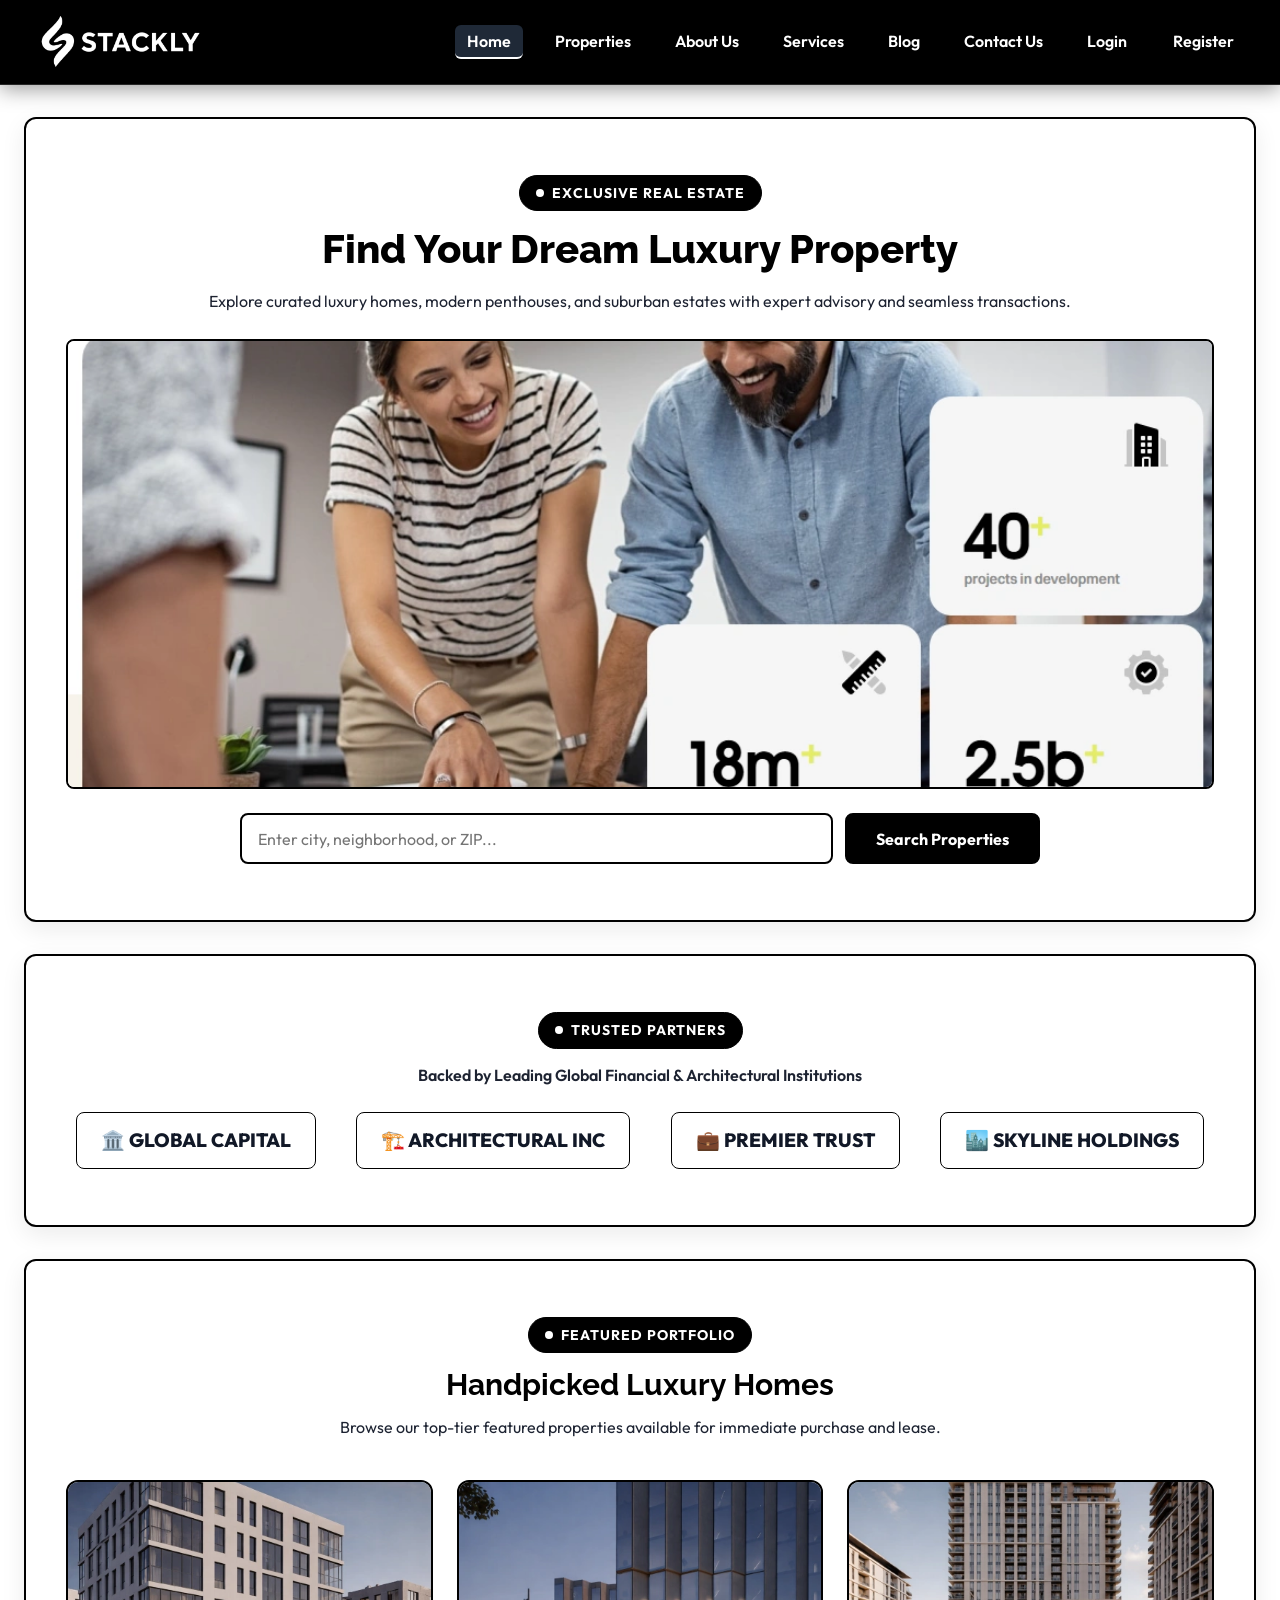
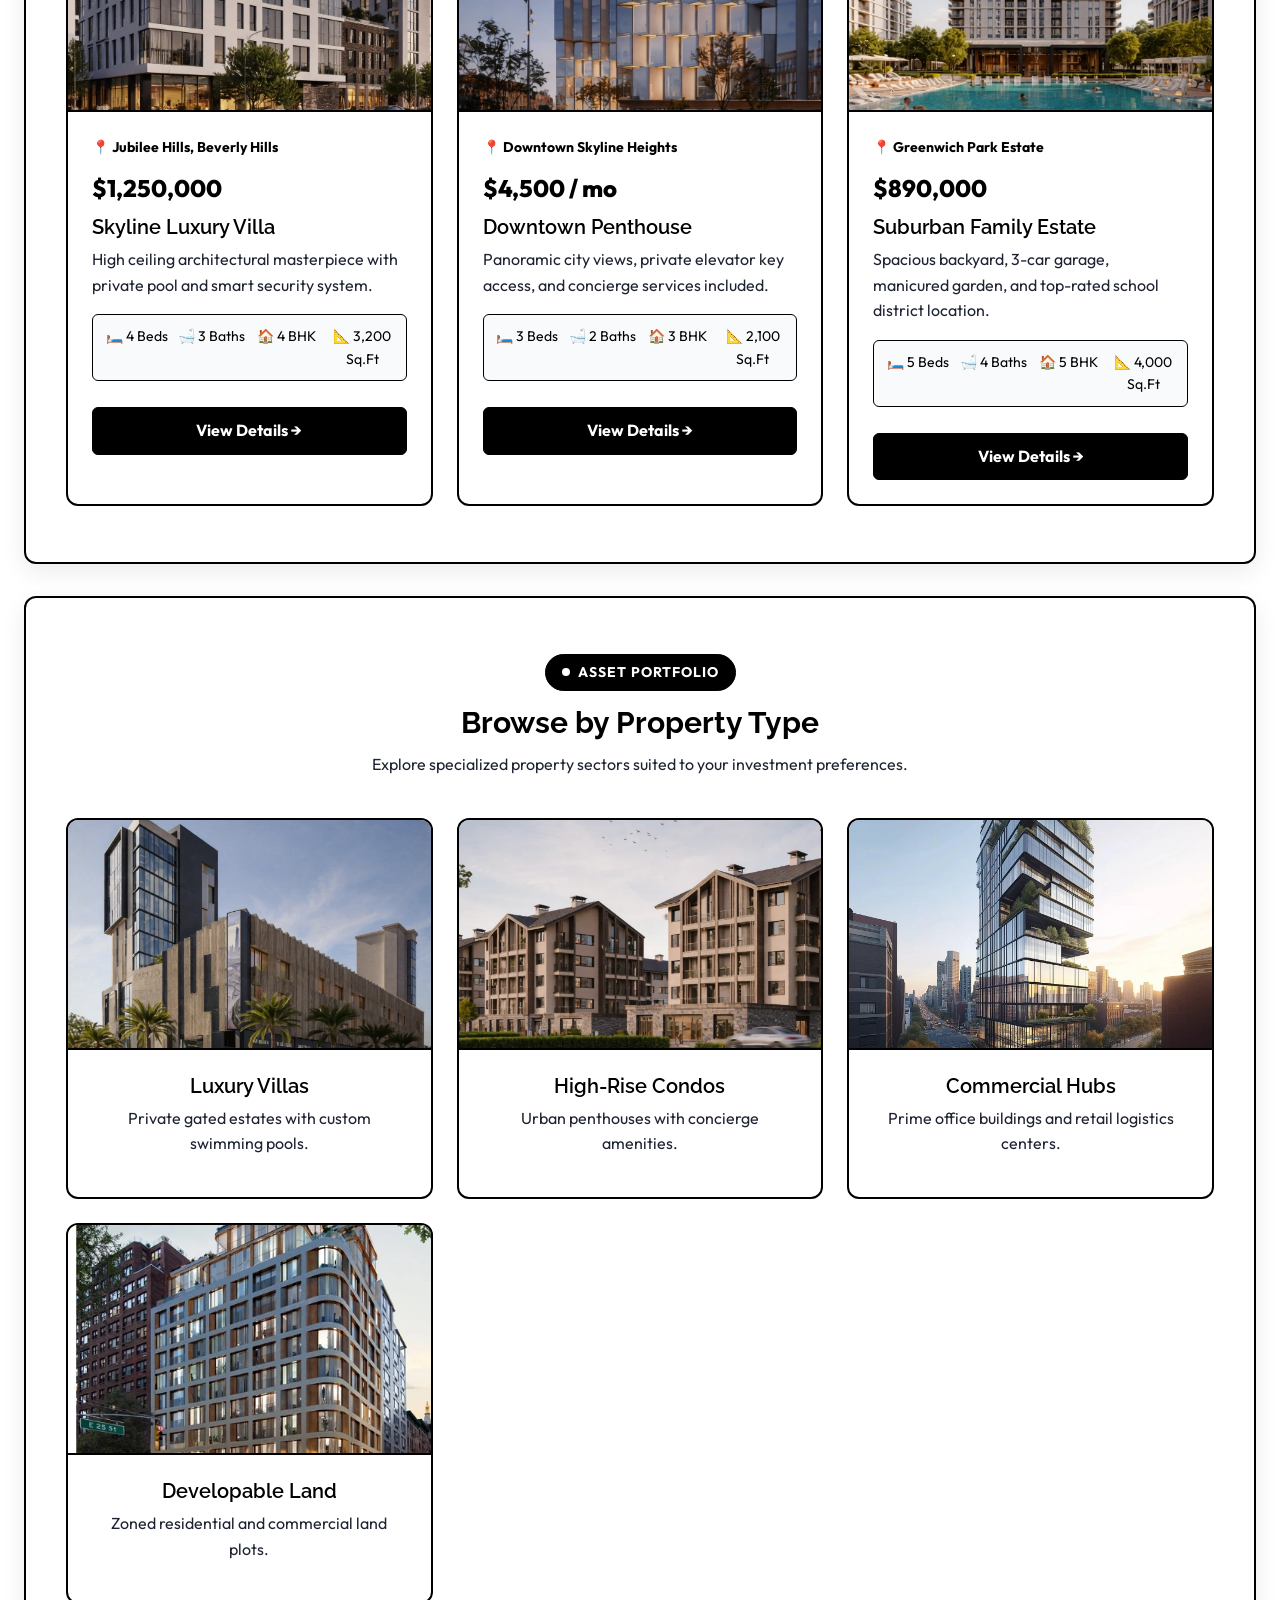
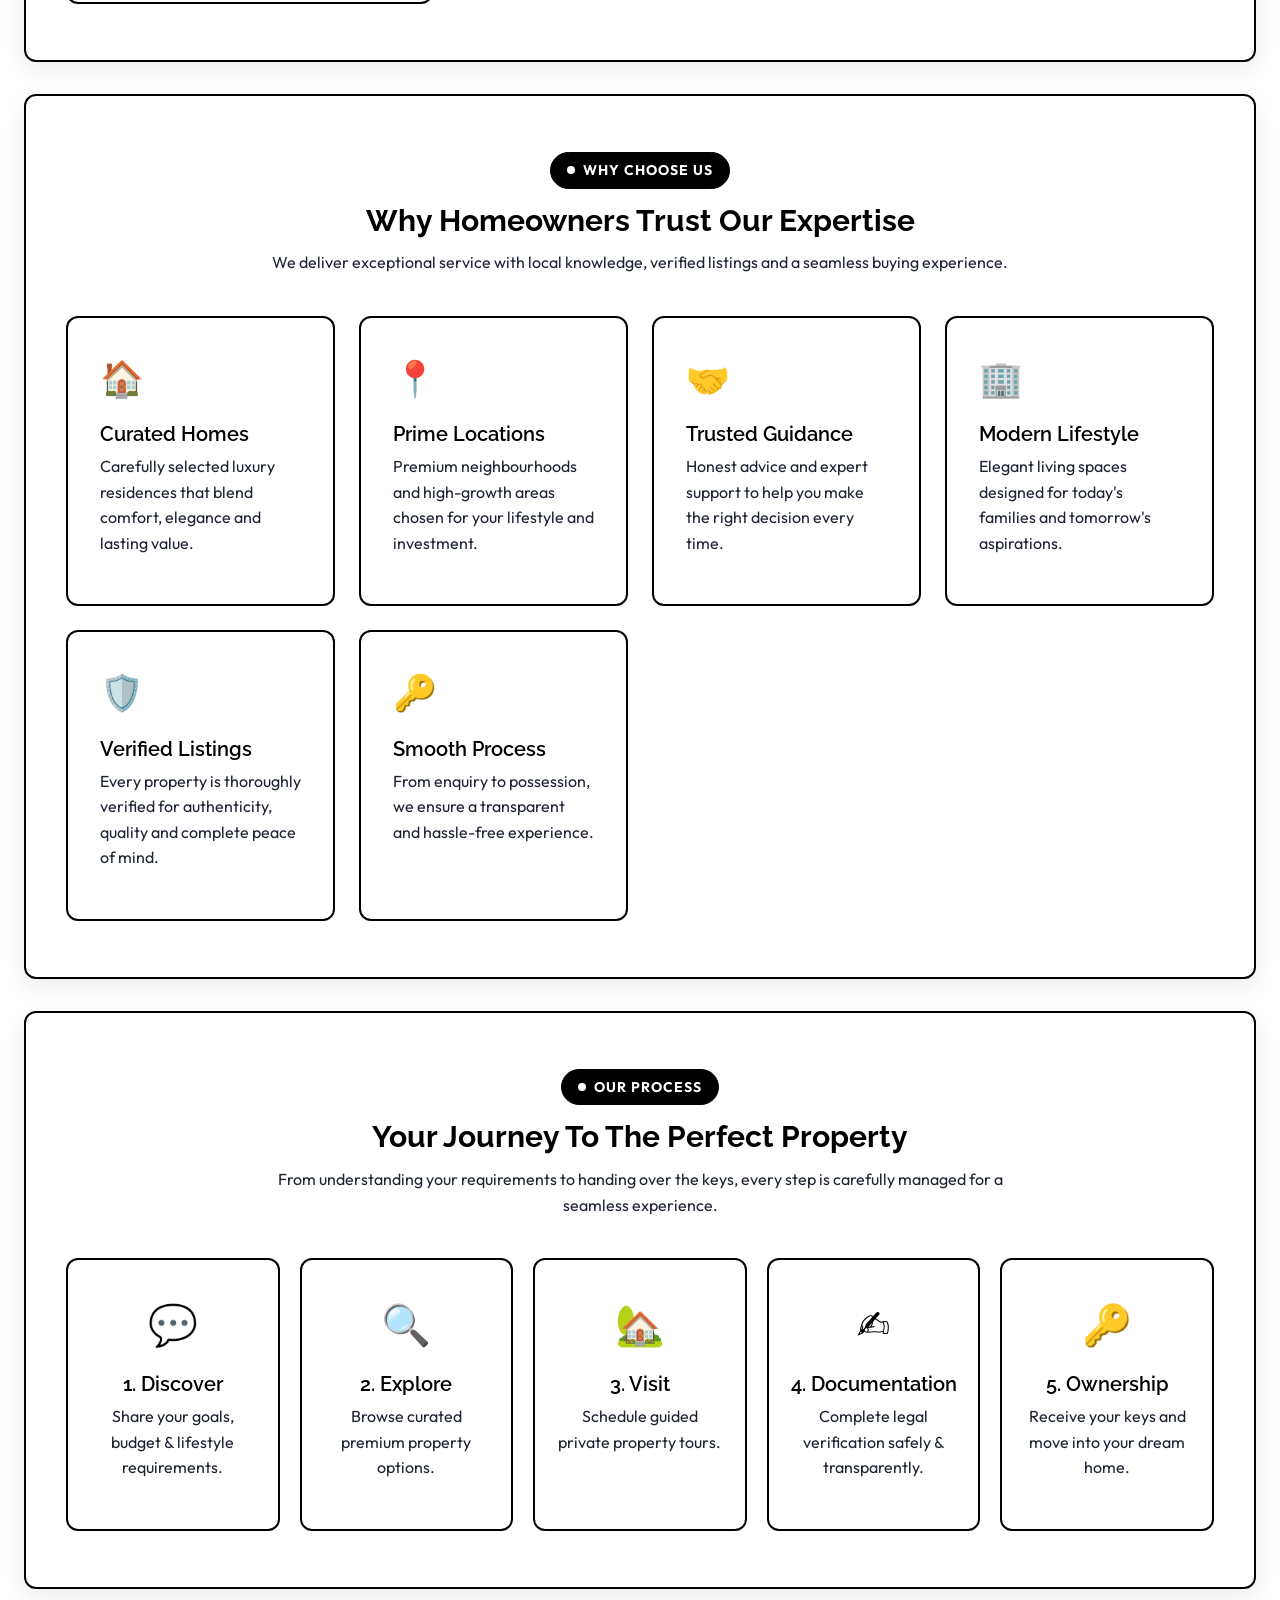
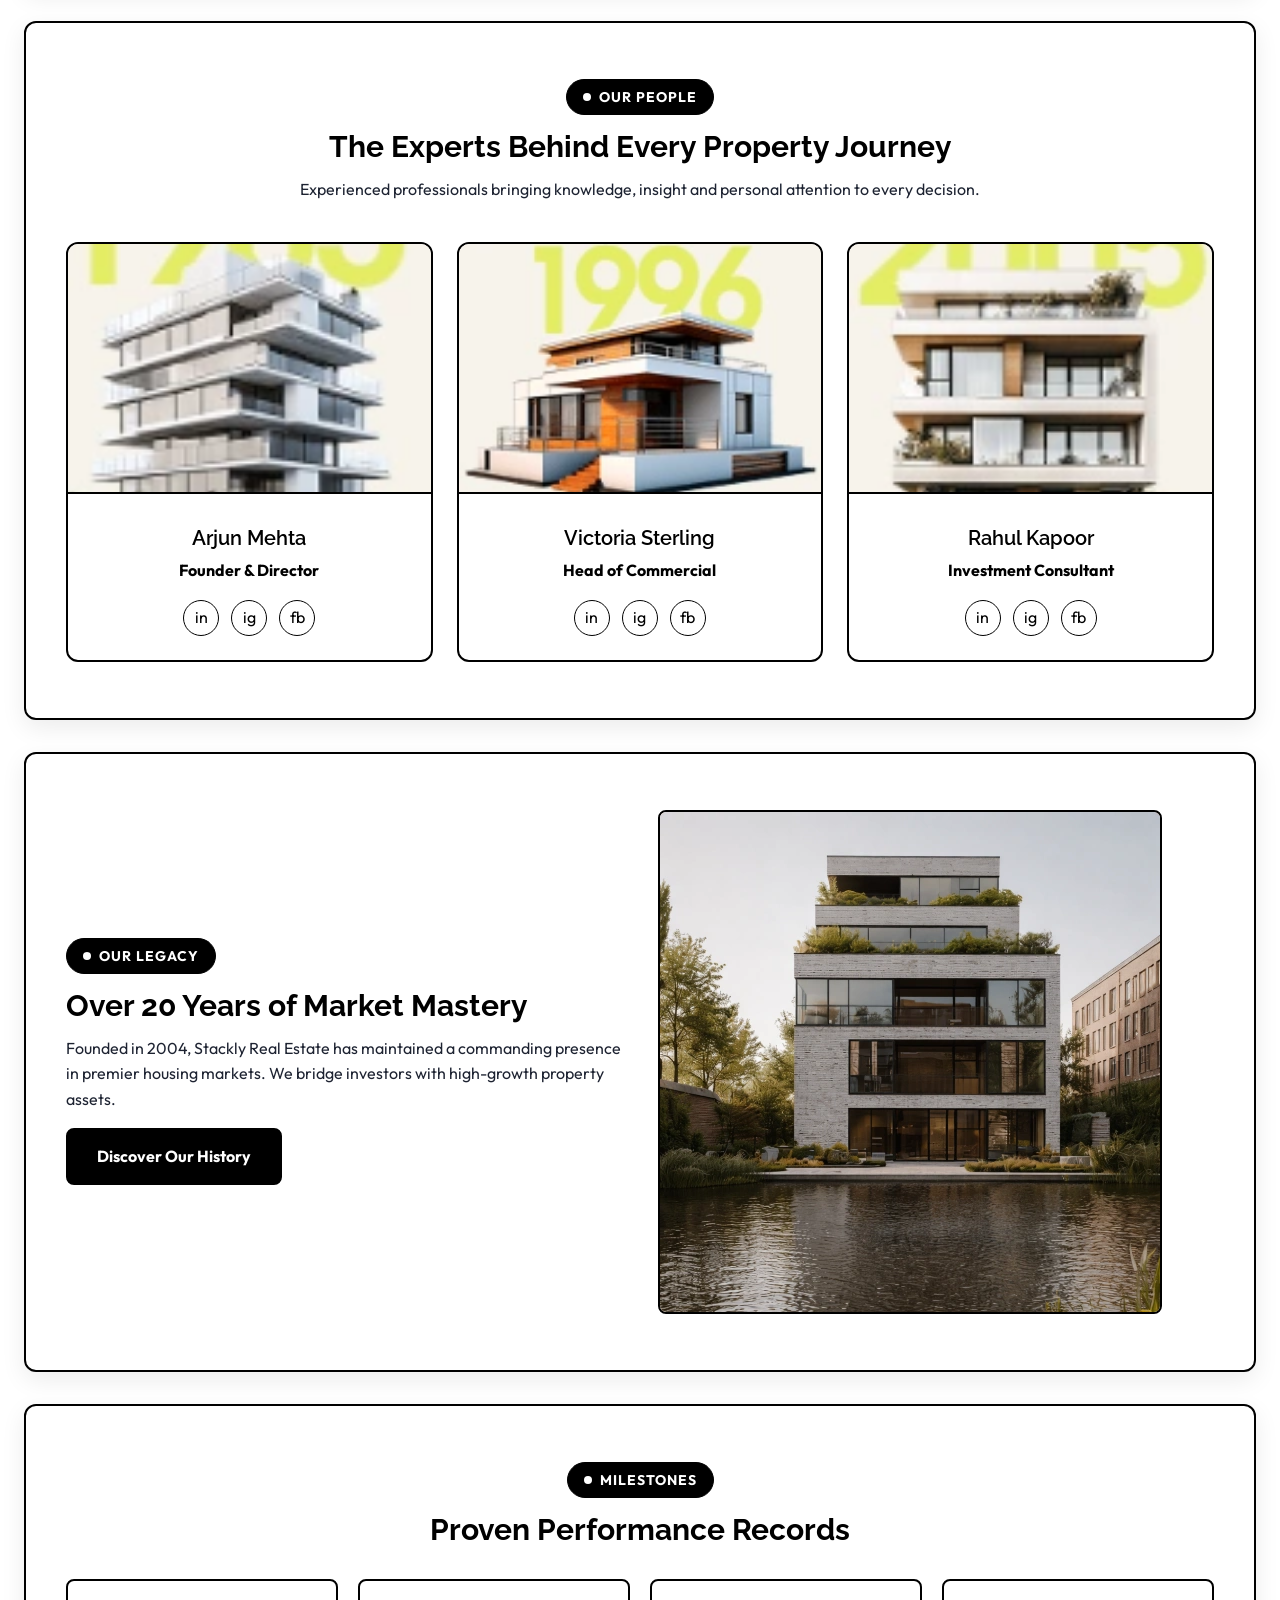
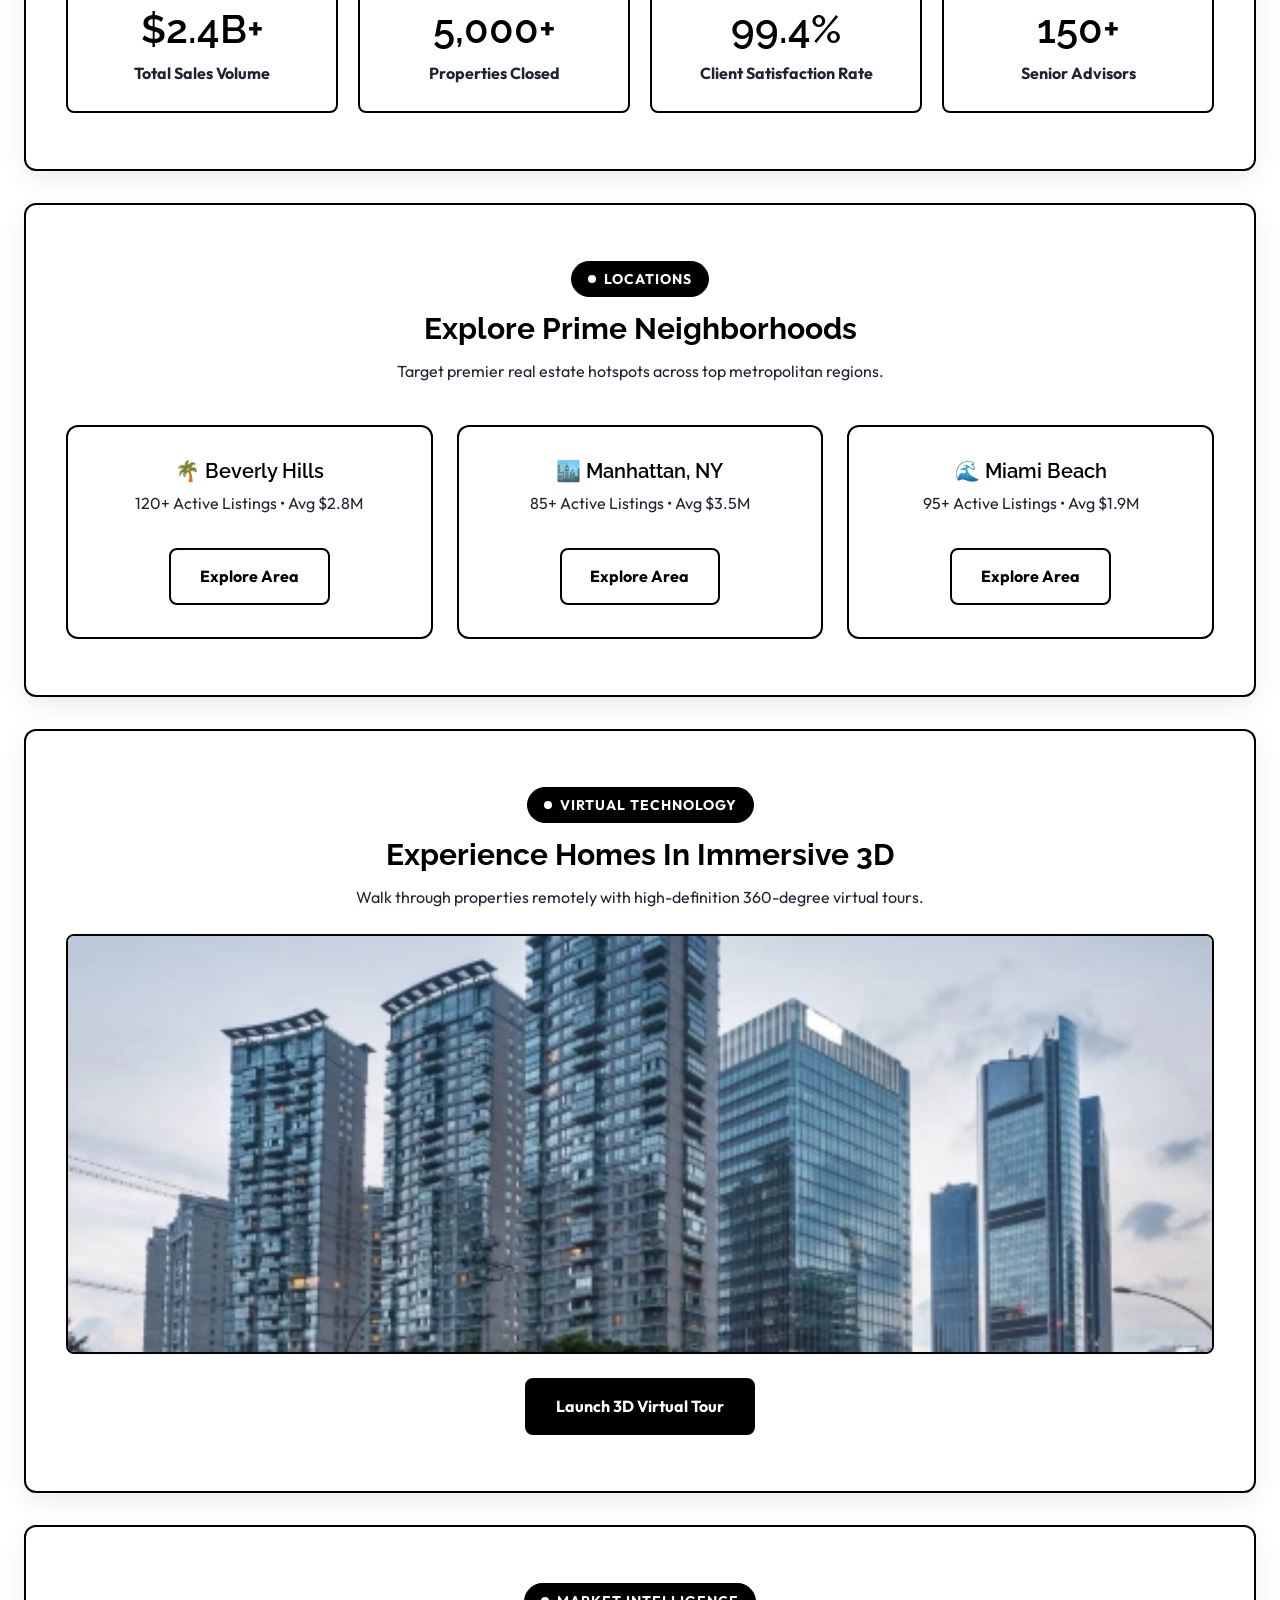
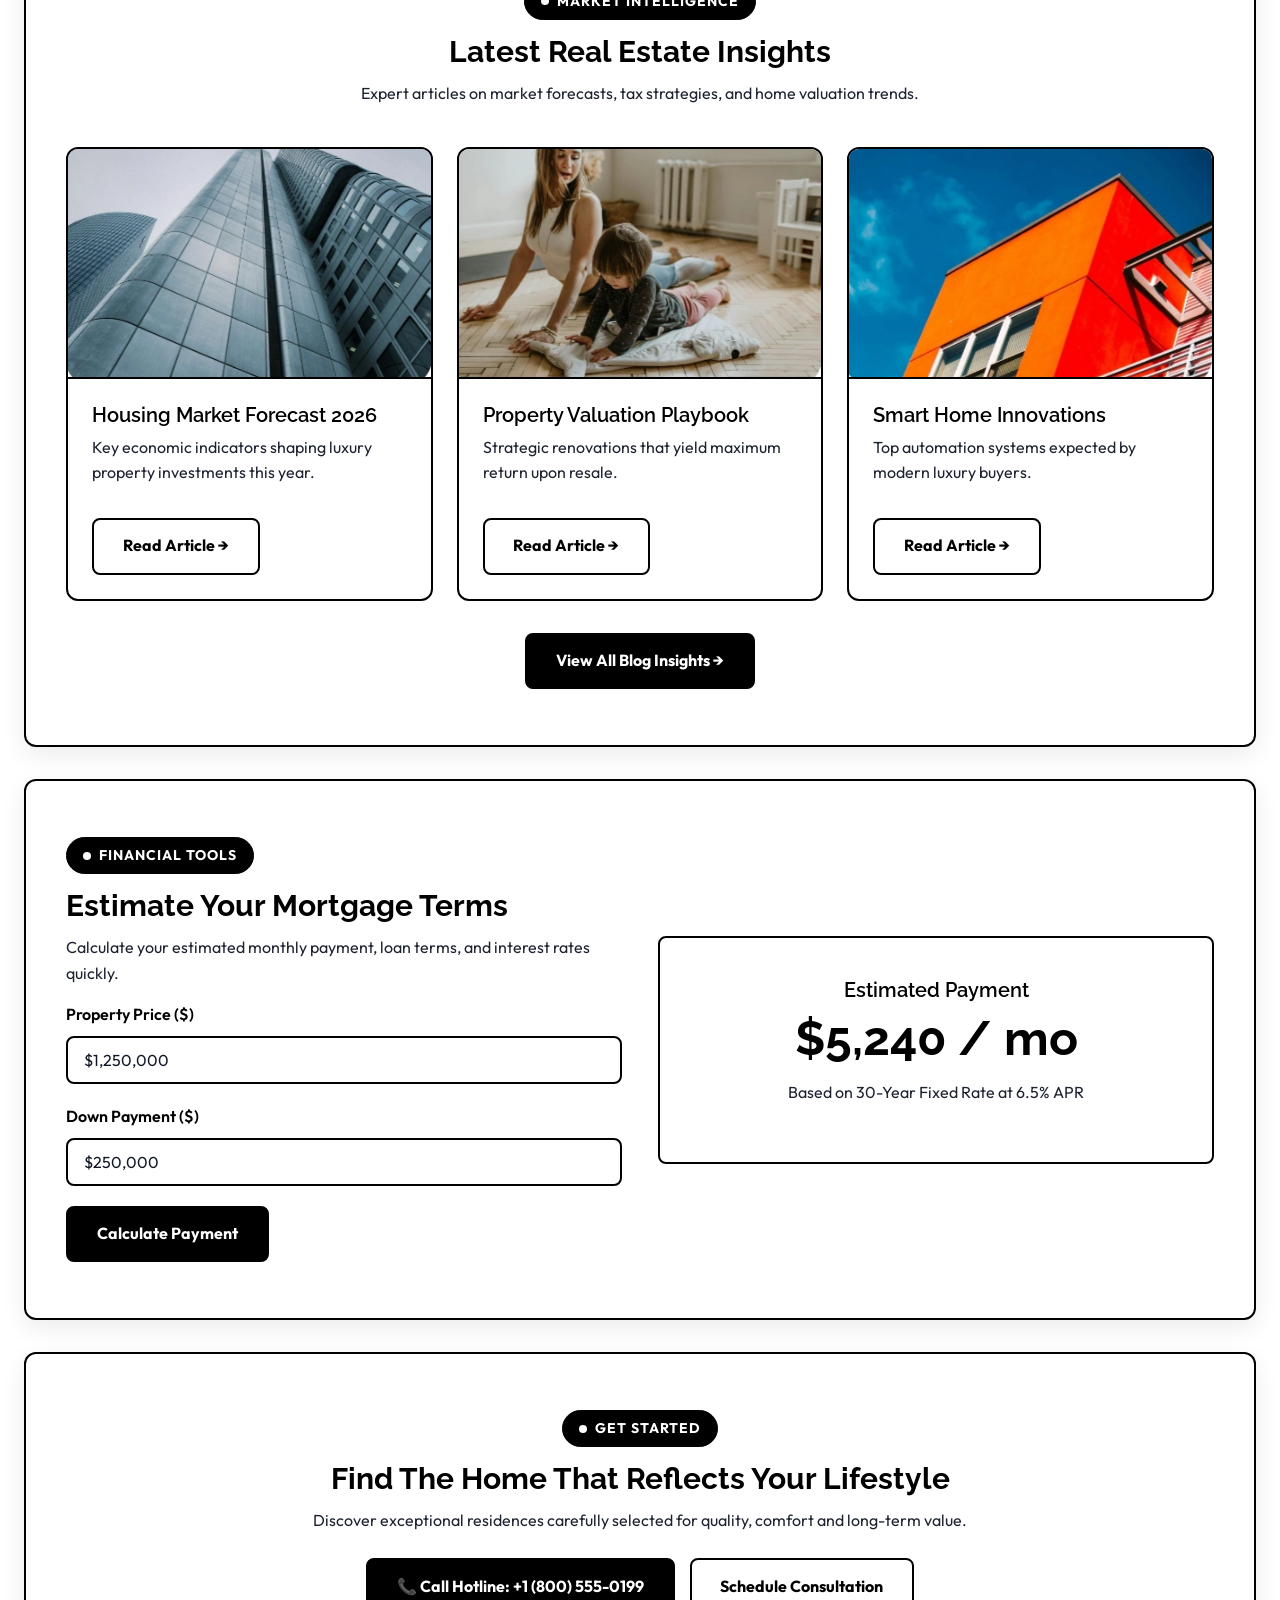
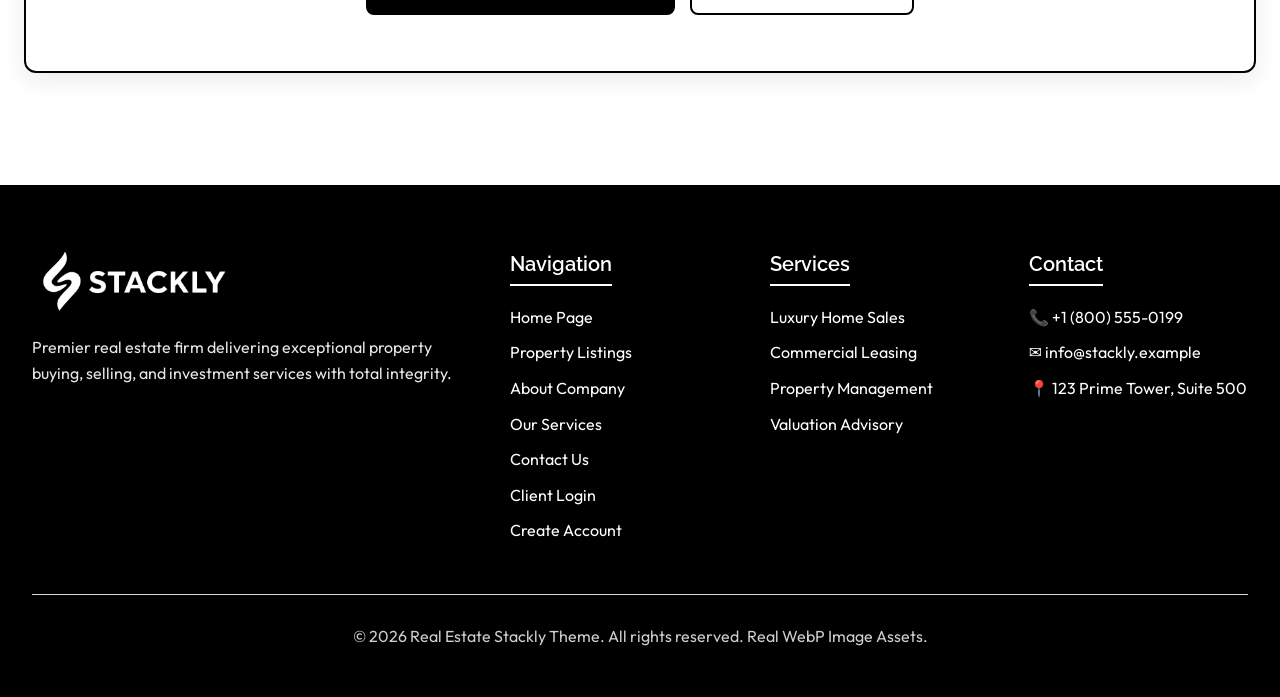
==== index.html @ 95598118 "Add files via upload" ====
<!DOCTYPE html>
<html lang="en">
<head>
    <meta charset="UTF-8">
    <meta name="viewport" content="width=device-width, initial-scale=1.0">
    <title>Stackly Real Estate - Luxury Homes & Estates</title>
    <link rel="stylesheet" href="style.css">
</head>
<body>

<div class="site-wrapper">

    <!-- Left Dialer Navigation -->
  
    <!-- Sticky Header with logo_0895.webp -->
    <header class="site-header">
        <div class="header-container">
            <a href="index.html">
                <img src="logo_0895.webp" alt="Stackly Real Estate Logo" class="site-logo-img">
            </a>

            <button class="mobile-nav-toggle" onclick="toggleMobileNav()" aria-label="Toggle Navigation" aria-expanded="false">&#9776;</button>

            <nav class="main-navigation" aria-label="Primary Menu">
                <ul>
                    <li><a href="index.html" class="active">Home</a></li>
                    <li><a href="properties.html">Properties</a></li>
                    <li><a href="about.html">About Us</a></li>
                    <li><a href="services.html">Services</a></li>
                    <li><a href="blog.html">Blog</a></li>
                    <li><a href="contact.html">Contact Us</a></li>
                    <li><a href="login.html">Login</a></li>
                    <li><a href="register.html" class="btn-primary">Register</a></li>
                </ul>
            </nav>
        </div>
    </header>

    <main class="site-main">

        <!-- SECTION 1: HERO SEARCH BANNER WITH REAL WEBP HERO IMAGE -->
        <section class="section-block animate-fade-in" style="text-align: center;">
            <div class="section-tag">
                <div></div>
                Exclusive Real Estate
            </div>
            <h1>Find Your Dream Luxury Property</h1>
            <p>Explore curated luxury homes, modern penthouses, and suburban estates with expert advisory and seamless transactions.</p>
            
            <img src="images/hero.webp" alt="Luxury Real Estate Hero Banner" class="img-fluid" style="margin: 1.5rem auto; max-height: 450px; width: 100%; object-fit: cover;">

            <form class="search-bar" action="404.html" method="GET" style="display: flex; gap: 12px; max-width: 800px; margin: 0 auto; flex-wrap: wrap;">
                <input type="text" class="form-control" placeholder="Enter city, neighborhood, or ZIP..." aria-label="Search location" style="flex: 1; min-width: 250px;">
                <button type="submit" class="btn-primary">Search Properties</button>
            </form>
        </section>

        <!-- SECTION 2: PARTNER LOGOS & TRUST BAR -->
        <section class="section-block" style="text-align: center;">
            <div class="section-tag">
                <div></div>
                Trusted Partners
            </div>
            <p style="margin-bottom: 1.5rem; font-weight: 600;">Backed by Leading Global Financial & Architectural Institutions</p>
            <div style="display: flex; justify-content: space-around; align-items: center; flex-wrap: wrap; gap: 20px; font-weight: 800; font-size: 1.2rem;">
                <div style="border: 1px solid var(--color-gold); padding: 12px 24px; border-radius: 8px;">🏛️ GLOBAL CAPITAL</div>
                <div style="border: 1px solid var(--color-gold); padding: 12px 24px; border-radius: 8px;">🏗️ ARCHITECTURAL INC</div>
                <div style="border: 1px solid var(--color-gold); padding: 12px 24px; border-radius: 8px;">💼 PREMIER TRUST</div>
                <div style="border: 1px solid var(--color-gold); padding: 12px 24px; border-radius: 8px;">🏙️ SKYLINE HOLDINGS</div>
            </div>
        </section>

        <!-- SECTION 3: FEATURED LUXURY LISTINGS (REAL WEBP PROPERTY IMAGES) -->
        <section class="section-block">
            <div class="section-title-wrap">
                <div class="section-tag">
                    <div></div>
                    Featured Portfolio
                </div>
                <h2>Handpicked Luxury Homes</h2>
                <p>Browse our top-tier featured properties available for immediate purchase and lease.</p>
            </div>

            <div class="properties-grid">
                <!-- Property Card 1 -->
                <article class="featured-property-card hover-lift">
                    <img src="images/prop_1.webp" alt="Skyline Villa" class="card-img-top">
                    <div class="property-info">
                        <div class="property-location">
                            📍 Jubilee Hills, Beverly Hills
                        </div>
                        <div class="property-price">$1,250,000</div>
                        <h3>Skyline Luxury Villa</h3>
                        <p>High ceiling architectural masterpiece with private pool and smart security system.</p>
                        <div class="property-spec-grid">
                            <div>🛏️ 4 Beds</div>
                            <div>🛁 3 Baths</div>
                            <div>🏠 4 BHK</div>
                            <div>📐 3,200 Sq.Ft</div>
                        </div>
                        <a href="404.html" class="property-view-btn">
                            <span>View Details →</span>
                        </a>
                    </div>
                </article>

                <!-- Property Card 2 -->
                <article class="featured-property-card hover-lift">
                    <img src="images/prop_2.webp" alt="Downtown Penthouse" class="card-img-top">
                    <div class="property-info">
                        <div class="property-location">
                            📍 Downtown Skyline Heights
                        </div>
                        <div class="property-price">$4,500 / mo</div>
                        <h3>Downtown Penthouse</h3>
                        <p>Panoramic city views, private elevator key access, and concierge services included.</p>
                        <div class="property-spec-grid">
                            <div>🛏️ 3 Beds</div>
                            <div>🛁 2 Baths</div>
                            <div>🏠 3 BHK</div>
                            <div>📐 2,100 Sq.Ft</div>
                        </div>
                        <a href="404.html" class="property-view-btn">
                            <span>View Details →</span>
                        </a>
                    </div>
                </article>

                <!-- Property Card 3 -->
                <article class="featured-property-card hover-lift">
                    <img src="images/prop_3.webp" alt="Suburban Family Estate" class="card-img-top">
                    <div class="property-info">
                        <div class="property-location">
                            📍 Greenwich Park Estate
                        </div>
                        <div class="property-price">$890,000</div>
                        <h3>Suburban Family Estate</h3>
                        <p>Spacious backyard, 3-car garage, manicured garden, and top-rated school district location.</p>
                        <div class="property-spec-grid">
                            <div>🛏️ 5 Beds</div>
                            <div>🛁 4 Baths</div>
                            <div>🏠 5 BHK</div>
                            <div>📐 4,000 Sq.Ft</div>
                        </div>
                        <a href="404.html" class="property-view-btn">
                            <span>View Details →</span>
                        </a>
                    </div>
                </article>
            </div>
        </section>

        <!-- SECTION 4: PROPERTY CATEGORIES SHOWCASE (REAL WEBP IMAGES) -->
        <section class="section-block">
            <div class="section-title-wrap">
                <div class="section-tag">
                    <div></div>
                    Asset Portfolio
                </div>
                <h2>Browse by Property Type</h2>
                <p>Explore specialized property sectors suited to your investment preferences.</p>
            </div>

            <div class="categories-grid">
                <div class="category-card hover-lift">
                    <img src="images/buildin1.webp" alt="Luxury Villas" class="card-img-top">
                    <div style="padding: 1.5rem; text-align: center;">
                        <h3>Luxury Villas</h3>
                        <p>Private gated estates with custom swimming pools.</p>
                    </div>
                </div>
                <div class="category-card hover-lift">
                    <img src="images/buildi2.webp" alt="High-Rise Apartments" class="card-img-top">
                    <div style="padding: 1.5rem; text-align: center;">
                        <h3>High-Rise Condos</h3>
                        <p>Urban penthouses with concierge amenities.</p>
                    </div>
                </div>
                <div class="category-card hover-lift">
                    <img src="images/building.webp" alt="Commercial Properties" class="card-img-top">
                    <div style="padding: 1.5rem; text-align: center;">
                        <h3>Commercial Hubs</h3>
                        <p>Prime office buildings and retail logistics centers.</p>
                    </div>
                </div>
                <div class="category-card hover-lift">
                    <img src="images/dev_1.webp" alt="Developable Land" class="card-img-top">
                    <div style="padding: 1.5rem; text-align: center;">
                        <h3>Developable Land</h3>
                        <p>Zoned residential and commercial land plots.</p>
                    </div>
                </div>
            </div>
        </section>

        <!-- SECTION 5: WHY CHOOSE US -->
        <section class="section-block">
            <div class="section-title-wrap">
                <div class="section-tag">
                    <div></div>
                    Why Choose Us
                </div>
                <h2>Why Homeowners Trust Our Expertise</h2>
                <p>We deliver exceptional service with local knowledge, verified listings and a seamless buying experience.</p>
            </div>

            <div class="why-choose-grid">
                <div class="why-choose-card">
                    <div class="why-card-icon">🏠</div>
                    <h3>Curated Homes</h3>
                    <p>Carefully selected luxury residences that blend comfort, elegance and lasting value.</p>
                </div>

                <div class="why-choose-card">
                    <div class="why-card-icon">📍</div>
                    <h3>Prime Locations</h3>
                    <p>Premium neighbourhoods and high-growth areas chosen for your lifestyle and investment.</p>
                </div>

                <div class="why-choose-card">
                    <div class="why-card-icon">🤝</div>
                    <h3>Trusted Guidance</h3>
                    <p>Honest advice and expert support to help you make the right decision every time.</p>
                </div>

                <div class="why-choose-card">
                    <div class="why-card-icon">🏢</div>
                    <h3>Modern Lifestyle</h3>
                    <p>Elegant living spaces designed for today's families and tomorrow's aspirations.</p>
                </div>

                <div class="why-choose-card">
                    <div class="why-card-icon">🛡️</div>
                    <h3>Verified Listings</h3>
                    <p>Every property is thoroughly verified for authenticity, quality and complete peace of mind.</p>
                </div>

                <div class="why-choose-card">
                    <div class="why-card-icon">🔑</div>
                    <h3>Smooth Process</h3>
                    <p>From enquiry to possession, we ensure a transparent and hassle-free experience.</p>
                </div>
            </div>
        </section>

        <!-- SECTION 6: OUR PROCESS TIMELINE -->
        <section class="section-block">
            <div class="section-title-wrap">
                <div class="section-tag">
                    <div></div>
                    Our Process
                </div>
                <h2>Your Journey To The Perfect Property</h2>
                <p>From understanding your requirements to handing over the keys, every step is carefully managed for a seamless experience.</p>
            </div>

            <div class="process-wrapper">
                <div class="process-item">
                    <div class="process-icon">💬</div>
                    <h3>1. Discover</h3>
                    <p>Share your goals, budget & lifestyle requirements.</p>
                </div>
                <div class="process-item">
                    <div class="process-icon">🔍</div>
                    <h3>2. Explore</h3>
                    <p>Browse curated premium property options.</p>
                </div>
                <div class="process-item">
                    <div class="process-icon">🏡</div>
                    <h3>3. Visit</h3>
                    <p>Schedule guided private property tours.</p>
                </div>
                <div class="process-item">
                    <div class="process-icon">✍️</div>
                    <h3>4. Documentation</h3>
                    <p>Complete legal verification safely & transparently.</p>
                </div>
                <div class="process-item">
                    <div class="process-icon">🔑</div>
                    <h3>5. Ownership</h3>
                    <p>Receive your keys and move into your dream home.</p>
                </div>
            </div>
        </section>

        <!-- SECTION 7: OUR PEOPLE TEAM (REAL WEBP PORTRAITS) -->
        <section class="section-block">
            <div class="section-title-wrap">
                <div class="section-tag">
                    <div></div>
                    Our People
                </div>
                <h2>The Experts Behind Every Property Journey</h2>
                <p>Experienced professionals bringing knowledge, insight and personal attention to every decision.</p>
            </div>

            <div class="team-grid">
                <div class="team-card">
                    <div class="team-image">
                        <img src="images/team_1.webp" alt="Arjun Mehta">
                    </div>
                    <div class="team-content">
                        <h3>Arjun Mehta</h3>
                        <span>Founder & Director</span>
                        <div class="team-social">
                            <a href="404.html">in</a><a href="404.html">ig</a><a href="404.html">fb</a>
                        </div>
                    </div>
                </div>

                <div class="team-card">
                    <div class="team-image">
                        <img src="images/avatar_1.webp" alt="Victoria Sterling">
                    </div>
                    <div class="team-content">
                        <h3>Victoria Sterling</h3>
                        <span>Head of Commercial</span>
                        <div class="team-social">
                            <a href="404.html">in</a><a href="404.html">ig</a><a href="404.html">fb</a>
                           
                        </div>
                    </div>
                </div>

                <div class="team-card">
                    <div class="team-image">
                        <img src="images/avatar_2.webp" alt="Rahul Kapoor">
                    </div>
                    <div class="team-content">
                        <h3>Rahul Kapoor</h3>
                        <span>Investment Consultant</span>
                        <div class="team-social">
                                                       <a href="404.html">in</a><a href="404.html">ig</a><a href="404.html">fb</a>

                        </div>
                    </div>
                </div>
            </div>
        </section>

        <!-- SECTION 8: ABOUT US LEGACY (REAL WEBP IMAGE) -->
        <section class="section-block">
            <div class="about-grid">
                <div>
                    <div class="section-tag">
                        <div></div>
                        Our Legacy
                    </div>
                    <h2>Over 20 Years of Market Mastery</h2>
                    <p>Founded in 2004, Stackly Real Estate has maintained a commanding presence in premier housing markets. We bridge investors with high-growth property assets.</p>
                    <a href="404.html" class="btn-primary">Discover Our History</a>
                </div>
                <div>
                    <img src="images/about_1.webp" alt="About Stackly Legacy" class="img-fluid">
                </div>
            </div>
        </section>

        <!-- SECTION 9: KEY ACHIEVEMENT METRICS -->
        <section class="section-block" style="text-align: center;">
            <div class="section-tag">
                <div></div>
                Milestones
            </div>
            <h2>Proven Performance Records</h2>
            <div style="display: grid; grid-template-columns: repeat(auto-fit, minmax(200px, 1fr)); gap: 20px; margin-top: 2rem;">
                <div style="border: 2px solid var(--color-gold); padding: 1.5rem; border-radius: 8px;">
                    <h3 style="font-size: 2.5rem; color: var(--color-gold);">$2.4B+</h3>
                    <p style="font-weight: 700; margin: 0;">Total Sales Volume</p>
                </div>
                <div style="border: 2px solid var(--color-gold); padding: 1.5rem; border-radius: 8px;">
                    <h3 style="font-size: 2.5rem; color: var(--color-gold);">5,000+</h3>
                    <p style="font-weight: 700; margin: 0;">Properties Closed</p>
                </div>
                <div style="border: 2px solid var(--color-gold); padding: 1.5rem; border-radius: 8px;">
                    <h3 style="font-size: 2.5rem; color: var(--color-gold);">99.4%</h3>
                    <p style="font-weight: 700; margin: 0;">Client Satisfaction Rate</p>
                </div>
                <div style="border: 2px solid var(--color-gold); padding: 1.5rem; border-radius: 8px;">
                    <h3 style="font-size: 2.5rem; color: var(--color-gold);">150+</h3>
                    <p style="font-weight: 700; margin: 0;">Senior Advisors</p>
                </div>
            </div>
        </section>

        <!-- SECTION 10: CITY & NEIGHBORHOOD EXPLORER -->
        <section class="section-block">
            <div class="section-title-wrap">
                <div class="section-tag">
                    <div></div>
                    Locations
                </div>
                <h2>Explore Prime Neighborhoods</h2>
                <p>Target premier real estate hotspots across top metropolitan regions.</p>
            </div>

            <div class="properties-grid">
                <div class="service-card" style="text-align: center;">
                    <h3>🌴 Beverly Hills</h3>
                    <p>120+ Active Listings • Avg $2.8M</p>
                    <a href="404.html" class="btn-secondary" style="margin-top: 1rem;">Explore Area</a>
                </div>
                <div class="service-card" style="text-align: center;">
                    <h3>🏙️ Manhattan, NY</h3>
                    <p>85+ Active Listings • Avg $3.5M</p>
                    <a href="404.html" class="btn-secondary" style="margin-top: 1rem;">Explore Area</a>
                </div>
                <div class="service-card" style="text-align: center;">
                    <h3>🌊 Miami Beach</h3>
                    <p>95+ Active Listings • Avg $1.9M</p>
                    <a href="404.html" class="btn-secondary" style="margin-top: 1rem;">Explore Area</a>
                </div>
            </div>
        </section>

        <!-- SECTION 11: 3D VIRTUAL TOUR HIGHLIGHT (REAL WEBP IMAGE) -->
        <section class="section-block" style="text-align: center;">
            <div class="section-tag">
                <div></div>
                Virtual Technology
            </div>
            <h2>Experience Homes In Immersive 3D</h2>
            <p>Walk through properties remotely with high-definition 360-degree virtual tours.</p>
            
            <img src="images/prop_large_1.webp" alt="3D Virtual Tour Preview" class="img-fluid" style="margin: 1.5rem auto; max-height: 420px; width: 100%; object-fit: cover;">
            
            <a href="404.html" class="btn-primary">Launch 3D Virtual Tour</a>
        </section>

        <!-- SECTION 12: REAL ESTATE INSIGHTS BLOG (REAL WEBP IMAGES) -->
        <section class="section-block">
            <div class="section-title-wrap">
                <div class="section-tag">
                    <div></div>
                    Market Intelligence
                </div>
                <h2>Latest Real Estate Insights</h2>
                <p>Expert articles on market forecasts, tax strategies, and home valuation trends.</p>
            </div>

            <div class="news-grid">
                <article class="news-card hover-lift">
                    <img src="images/b6 (1).webp" alt="Market Forecast 2026" class="card-img-top">
                    <div style="padding: 1.5rem;">
                        <h3>Housing Market Forecast 2026</h3>
                        <p>Key economic indicators shaping luxury property investments this year.</p>
                        <a href="404.html" class="btn-secondary" style="margin-top: 1rem; display: inline-block;">Read Article &rarr;</a>
                    </div>
                </article>
                <article class="news-card hover-lift">
                    <img src="images/b6 (2).webp" alt="Property Valuation Guide" class="card-img-top">
                    <div style="padding: 1.5rem;">
                        <h3>Property Valuation Playbook</h3>
                        <p>Strategic renovations that yield maximum return upon resale.</p>
                        <a href="404.html" class="btn-secondary" style="margin-top: 1rem; display: inline-block;">Read Article &rarr;</a>
                    </div>
                </article>
                <article class="news-card hover-lift">
                    <img src="images/b6 (3).webp" alt="Smart Home Tech Trends" class="card-img-top">
                    <div style="padding: 1.5rem;">
                        <h3>Smart Home Innovations</h3>
                        <p>Top automation systems expected by modern luxury buyers.</p>
                        <a href="404.html" class="btn-secondary" style="margin-top: 1rem; display: inline-block;">Read Article &rarr;</a>
                    </div>
                </article>
            </div>
            <div style="text-align: center; margin-top: 2rem;">
                <a href="404.html" class="btn-primary">View All Blog Insights &rarr;</a>
            </div>
        </section>

        <!-- SECTION 13: MORTGAGE & LOAN CALCULATOR PREVIEW -->
        <section class="section-block">
            <div class="about-grid">
                <div>
                    <div class="section-tag">
                        <div></div>
                        Financial Tools
                    </div>
                    <h2>Estimate Your Mortgage Terms</h2>
                    <p>Calculate your estimated monthly payment, loan terms, and interest rates quickly.</p>
                    
                    <div class="form-group">
                        <label>Property Price ($)</label>
                        <input type="text" class="form-control" value="$1,250,000">
                    </div>
                    <div class="form-group">
                        <label>Down Payment ($)</label>
                        <input type="text" class="form-control" value="$250,000">
                    </div>
                    <a href="404.html" class="btn-primary" style="display: inline-block; text-align: center; text-decoration: none;">Calculate Payment</a>
                </div>

                <div style="border: 2px solid var(--color-gold); padding: 2.5rem; border-radius: 8px; text-align: center;">
                    <h3>Estimated Payment</h3>
                    <h2 style="font-size: 3rem; color: var(--color-gold);">$5,240 / mo</h2>
                    <p>Based on 30-Year Fixed Rate at 6.5% APR</p>
                </div>
            </div>
        </section>

        <!-- SECTION 14: CALL TO ACTION / CONSULTATION HOTLINE -->
        <section class="section-block animate-glow" style="text-align: center;">
            <div class="section-tag">
                <div></div>
                Get Started
            </div>
            <h2>Find The Home That Reflects Your Lifestyle</h2>
            <p>Discover exceptional residences carefully selected for quality, comfort and long-term value.</p>
            <div style="margin-top: 1.5rem; display: flex; gap: 15px; justify-content: center; flex-wrap: wrap;">
                <a href="404.html" class="btn-primary">📞 Call Hotline: +1 (800) 555-0199</a>
                <a href="404.html" class="btn-secondary">Schedule Consultation</a>
            </div>
        </section>

    </main>

    <!-- FOOTER WITH logo_0895.webp -->
    <footer class="site-footer">
        <div class="footer-container">
            <div class="footer-col">
                <a href="index.html">
                    <img src="logo_0895.webp" alt="Stackly Real Estate Logo" class="footer-logo-img">
                </a>
                <p>Premier real estate firm delivering exceptional property buying, selling, and investment services with total integrity.</p>
            </div>

            <div class="footer-col">
                <h3>Navigation</h3>
                <ul>
                    <li><a href="index.html">Home Page</a></li>
                    <li><a href="properties.html">Property Listings</a></li>
                    <li><a href="about.html">About Company</a></li>
                    <li><a href="services.html">Our Services</a></li>
                    <li><a href="contact.html">Contact Us</a></li>
                    <li><a href="login.html">Client Login</a></li>
                    <li><a href="signup.html">Create Account</a></li>
                </ul>
            </div>

            <div class="footer-col">
                <h3>Services</h3>
                <ul>
                    <li><a href="404.html">Luxury Home Sales</a></li>
                    <li><a href="404.html">Commercial Leasing</a></li>
                    <li><a href="404.html">Property Management</a></li>
                    <li><a href="404.html">Valuation Advisory</a></li>
                </ul>
            </div>

            <div class="footer-col">
                <h3>Contact</h3>
                <ul>
                    <li><a href="tel:+18005550199">📞 +1 (800) 555-0199</a></li>
                    <li><a href="mailto:info@realestate.example">✉️ info@stackly.example</a></li>
                    <li><a href="contact.html">📍 123 Prime Tower, Suite 500</a></li>
                </ul>
            </div>
        </div>

        <div class="footer-bottom">
            <p>&copy; 2026 Real Estate Stackly Theme. All rights reserved. Real WebP Image Assets.</p>
        </div>
    </footer>

</div>

<script src="main.js"></script>
</body>
</html>
---- style.css ----
/*
Theme Name: Real Estate Stackly Theme (White Page, Black Header & Footer)
Theme URI: https://example.com/realestate-theme
Author: Antigravity AI
Description: Multi-page real estate theme strictly using Black and White colors. White background for all pages and sections, solid Black sticky header and footer, Outfit/Raleway fonts, logo_0895.webp, PNG images, left dialer, and 320px screen width mobile responsiveness.
Version: 7.0.0
License: GNU General Public License v2 or later
Text Domain: realestate-theme
*/

/* ==========================================================================
   1. GOOGLE FONTS & COLOR VARIABLES
   ========================================================================== */
@import url('https://fonts.googleapis.com/css2?family=Outfit:wght@300;400;500;600;700;800&family=Raleway:wght@600;700;800;900&display=swap');

:root {
  /* COLOR PALETTE: Pure White Page Backgrounds, Solid Black Header/Footer & Accents */
  --color-page-bg: #ffffff;
  --color-card-bg: #ffffff;
  --color-card-subtle: #f9fafb;
  --color-header-bg: #000000;
  --color-footer-bg: #000000;
  --color-black: #000000;
  --color-text-main: #111827;
  --color-text-muted: #374151;
  --color-white: #ffffff;
  --color-border-black: #000000;
  --color-border-white: #ffffff;

  /* Legacy fallback variable aliases mapped to White / Black */
  --color-gold: #000000;
  --color-green: #000000;
  --color-black-card: #ffffff;

  /* FONTS */
  --font-heading: 'Raleway', system-ui, -apple-system, sans-serif;
  --font-body: 'Outfit', system-ui, -apple-system, sans-serif;

  /* UNIFORM TYPOGRAPHY SIZES */
  --font-size-h1: 2.5rem;   /* 40px */
  --font-size-h2: 1.85rem;  /* 30px */
  --font-size-h3: 1.25rem;  /* 20px */
  --font-size-p: 1.0rem;    /* 16px */
  --font-size-small: 0.875rem; /* 14px */

  /* LAYOUT SPACING */
  --section-padding: 3.5rem 1.5rem;
  --section-gap: 2rem;
  --border-radius: 12px;
  --transition-smooth: all 0.3s cubic-bezier(0.4, 0, 0.2, 1);
}

/* ==========================================================================
   2. KEYFRAME ANIMATIONS ENGINE
   ========================================================================== */
@keyframes fadeInUp {
  from {
    opacity: 0;
    transform: translateY(24px);
  }
  to {
    opacity: 1;
    transform: translateY(0);
  }
}

@keyframes glowPulse {
  0%, 100% {
    box-shadow: 0 0 10px rgba(0, 0, 0, 0.15);
  }
  50% {
    box-shadow: 0 0 25px rgba(0, 0, 0, 0.35);
  }
}

.animate-fade-in {
  animation: fadeInUp 0.8s cubic-bezier(0.4, 0, 0.2, 1) forwards;
}

.animate-glow {
  animation: glowPulse 3s infinite ease-in-out;
}

.hover-lift {
  transition: var(--transition-smooth);
}

.hover-lift:hover {
  transform: translateY(-6px);
  box-shadow: 0 14px 30px rgba(0, 0, 0, 0.15);
}

/* ==========================================================================
   3. RESET & WHITE PAGE BODY STYLING
   ========================================================================== */
* {
  box-sizing: border-box;
  margin: 0;
  padding: 0;
  font-family: var(--font-body);
}

html {
  scroll-behavior: smooth;
  background-color: var(--color-page-bg);
  overflow-x: clip;
}

body {
  background-color: var(--color-page-bg);
  color: var(--color-text-main);
  line-height: 1.6;
  font-size: var(--font-size-p);
  overflow-x: clip;
  position: relative;
  width: 100%;
  min-height: 100vh;
}

/* TRANSPARENT STACKLY LOGO WATERMARK ON WHITE BACKGROUND */
body::before {
  content: "";
  position: fixed;
  top: 50%;
  left: 50%;
  transform: translate(-50%, -50%);
  width: 900px;
  height: 900px;
  background-image: url('logo_0895.webp');
  background-repeat: no-repeat;
  background-position: center;
  background-size: contain;
  opacity: 0.03;
  filter: invert(1);
  pointer-events: none;
  z-index: 0;
}

.site-wrapper {
  position: relative;
  z-index: 1;
  width: 100%;
  overflow-x: clip;
  overflow-y: visible;
  background-color: var(--color-page-bg);
}

/* Typography Hierarchy */
h1, h2, h3, h4, h5, h6 {
  font-family: var(--font-heading);
  line-height: 1.2;
  color: var(--color-black);
}

h1 {
  font-size: var(--font-size-h1);
  font-weight: 800;
  color: var(--color-black);
  margin-bottom: 1rem;
}

h2 {
  font-size: var(--font-size-h2);
  font-weight: 700;
  color: var(--color-black);
  margin-bottom: 0.75rem;
}

h3 {
  font-size: var(--font-size-h3);
  font-weight: 600;
  color: var(--color-black);
  margin-bottom: 0.5rem;
}

p {
  font-size: var(--font-size-p);
  color: var(--color-text-main);
  opacity: 0.95;
  margin-bottom: 1rem;
}

a {
  color: var(--color-black);
  text-decoration: none;
  transition: var(--transition-smooth);
}

a:hover, a:active {
  color: var(--color-black);
  text-decoration: underline;
}

a:focus, button:focus, input:focus, textarea:focus, select:focus {
  outline: 2px solid var(--color-black) !important;
  outline-offset: 2px;
}

/* Buttons */
.btn-primary, .theme-btn {
  display: inline-block;
  background-color: var(--color-black);
  color: var(--color-white);
  padding: 0.85rem 1.8rem;
  border-radius: 8px;
  font-weight: 700;
  font-size: var(--font-size-p);
  border: 2px solid var(--color-black);
  cursor: pointer;
  transition: var(--transition-smooth);
  text-align: center;
}

.btn-primary:hover, .btn-primary:active, .theme-btn:hover {
  background-color: var(--color-white);
  color: var(--color-black);
  border-color: var(--color-black);
  transform: translateY(-2px);
}

.btn-secondary {
  display: inline-block;
  background-color: var(--color-white);
  color: var(--color-black);
  padding: 0.85rem 1.8rem;
  border-radius: 8px;
  font-weight: 700;
  font-size: var(--font-size-p);
  border: 2px solid var(--color-black);
  cursor: pointer;
  transition: var(--transition-smooth);
  text-align: center;
}

.btn-secondary:hover, .btn-secondary:active {
  background-color: var(--color-black);
  color: var(--color-white);
  border-color: var(--color-black);
  transform: translateY(-2px);
}

/* ==========================================================================
   4. STICKY HEADER - SOLID BLACK FOR EVERY PAGE
   ========================================================================== */
.site-header {
  position: -webkit-sticky;
  position: sticky;
  top: 0;
  left: 0;
  right: 0;
  z-index: 9999;
  background-color: var(--color-header-bg);
  border-bottom: 1px solid rgba(255, 255, 255, 0.15);
  box-shadow: 0 4px 20px rgba(0, 0, 0, 0.4);
  width: 100%;
  transition: background-color 0.25s ease, box-shadow 0.25s ease, border-color 0.25s ease;
}

.site-header.is-scrolled {
  background-color: rgba(0, 0, 0, 0.98);
  backdrop-filter: blur(10px);
  -webkit-backdrop-filter: blur(10px);
  box-shadow: 0 8px 30px rgba(0, 0, 0, 0.65);
  border-bottom: 1px solid rgba(255, 255, 255, 0.25);
}

.header-container {
  max-width: 1280px;
  margin: 0 auto;
  padding: 1rem 2rem;
  display: flex;
  justify-content: space-between;
  align-items: center;
}

.site-logo-img {
  height: 52px;
  width: auto;
  display: block;
  filter: brightness(0) invert(1);
  transition: var(--transition-smooth);
}

.site-logo-img:hover {
  opacity: 0.9;
  transform: scale(1.03);
  filter: brightness(0) invert(1) drop-shadow(0 0 4px rgba(255, 255, 255, 0.5));
}

.main-navigation ul {
  display: flex;
  list-style: none;
  gap: 1.25rem;
  align-items: center;
}

.main-navigation a {
  font-size: var(--font-size-p);
  font-weight: 600;
  color: var(--color-white);
  padding: 6px 12px;
  border-radius: 6px;
}

.main-navigation a:hover,
.main-navigation a.active {
  color: var(--color-white);
  background-color: #1f2937;
  border-bottom: 2px solid var(--color-white);
  text-decoration: none;
}

.mobile-nav-toggle {
  display: none;
  background: transparent;
  border: 2px solid var(--color-white);
  color: var(--color-white);
  font-size: 1.5rem;
  padding: 6px 12px;
  border-radius: 6px;
  cursor: pointer;
}

/* ==========================================================================
   5. LEFT-SIDE HOME MENU / QUICK DIALER
   ========================================================================== */
.left-dialer-menu {
  position: fixed;
  left: 20px;
  top: 50%;
  transform: translateY(-50%);
  z-index: 999;
  display: flex;
  flex-direction: column;
  gap: 12px;
  background-color: var(--color-black);
  padding: 12px;
  border-radius: 12px;
  border: 2px solid var(--color-white);
  box-shadow: 0 10px 30px rgba(0, 0, 0, 0.4);
}

.dialer-btn {
  width: 48px;
  height: 48px;
  background-color: var(--color-black);
  color: var(--color-white);
  border: 1px solid var(--color-white);
  border-radius: 8px;
  display: flex;
  align-items: center;
  justify-content: center;
  font-size: 1.25rem;
  transition: var(--transition-smooth);
  position: relative;
}

.dialer-btn:hover, .dialer-btn:active, .dialer-btn:focus {
  background-color: var(--color-white);
  color: var(--color-black);
}

.dialer-btn .tooltip {
  position: absolute;
  left: 60px;
  background-color: var(--color-black);
  color: var(--color-white);
  padding: 6px 12px;
  border-radius: 6px;
  font-size: var(--font-size-small);
  white-space: nowrap;
  opacity: 0;
  visibility: hidden;
  transition: var(--transition-smooth);
  border: 1px solid var(--color-white);
  pointer-events: none;
}

.dialer-btn:hover .tooltip {
  opacity: 1;
  visibility: visible;
}

/* ==========================================================================
   6. WHITE PAGE SECTIONS & CARDS
   ========================================================================== */
.page-header-banner {
  background-color: var(--color-page-bg);
  border-bottom: 2px solid var(--color-black);
  padding: 3rem 1.5rem;
  text-align: center;
}

.site-main {
  max-width: 1280px;
  margin: 0 auto;
  padding: var(--section-gap) 1.5rem;
  background-color: var(--color-page-bg);
}

.section-block {
  background-color: var(--color-card-bg);
  padding: 3.5rem 2.5rem;
  border-radius: var(--border-radius);
  margin-bottom: var(--section-gap);
  border: 2px solid var(--color-border-black);
  box-shadow: 0 8px 24px rgba(0, 0, 0, 0.08);
  position: relative;
  overflow: hidden;
}

.section-tag {
  display: inline-flex;
  align-items: center;
  gap: 8px;
  background-color: var(--color-black);
  color: var(--color-white);
  padding: 6px 16px;
  border-radius: 20px;
  font-size: var(--font-size-small);
  font-weight: 700;
  text-transform: uppercase;
  letter-spacing: 1px;
  margin-bottom: 14px;
  border: 1px solid var(--color-black);
}

.section-tag div {
  width: 8px;
  height: 8px;
  background-color: var(--color-white);
  border-radius: 50%;
}

.section-title-wrap {
  text-align: center;
  max-width: 750px;
  margin: 0 auto 2.5rem auto;
}

.img-fluid {
  max-width: 100%;
  height: auto;
  border-radius: 8px;
  border: 2px solid var(--color-black);
  display: block;
}

.card-img-top {
  width: 100%;
  height: 230px;
  object-fit: cover;
  border-bottom: 2px solid var(--color-black);
}

/* GRIDS */
.properties-grid, .categories-grid, .news-grid {
  display: grid;
  grid-template-columns: repeat(auto-fit, minmax(300px, 1fr));
  gap: 24px;
}

.featured-property-card, .property-card, .category-card, .news-card {
  background-color: var(--color-card-bg);
  border: 2px solid var(--color-black);
  border-radius: var(--border-radius);
  overflow: hidden;
  transition: var(--transition-smooth);
  display: flex;
  flex-direction: column;
}

.featured-property-card:hover, .property-card:hover, .category-card:hover, .news-card:hover {
  transform: translateY(-6px);
  box-shadow: 0 12px 30px rgba(0, 0, 0, 0.15);
}

.property-info {
  padding: 1.5rem;
  display: flex;
  flex-direction: column;
  flex: 1;
}

.property-location {
  display: flex;
  align-items: center;
  gap: 8px;
  color: var(--color-black);
  font-weight: 700;
  font-size: var(--font-size-small);
  margin-bottom: 10px;
}

.property-spec-grid, .property-specs {
  display: grid;
  grid-template-columns: repeat(4, 1fr);
  gap: 8px;
  background-color: var(--color-card-subtle);
  padding: 10px;
  border-radius: 6px;
  margin-bottom: 1rem;
  border: 1px solid var(--color-black);
  text-align: center;
  font-size: var(--font-size-small);
  color: var(--color-black);
}

.property-price {
  font-size: 1.5rem;
  font-weight: 800;
  color: var(--color-black);
  margin-bottom: 0.5rem;
}

.property-view-btn {
  display: inline-flex;
  align-items: center;
  justify-content: center;
  gap: 8px;
  width: 100%;
  background-color: var(--color-black);
  color: var(--color-white);
  padding: 10px 16px;
  border-radius: 6px;
  font-weight: 700;
  margin-top: 10px;
  border: 1px solid var(--color-black);
}

.property-view-btn:hover {
  background-color: var(--color-white);
  color: var(--color-black);
  border: 1px solid var(--color-black);
  text-decoration: none;
}

.why-choose-grid, .services-grid {
  display: grid;
  grid-template-columns: repeat(auto-fit, minmax(260px, 1fr));
  gap: 24px;
}

.why-choose-card, .service-card {
  background-color: var(--color-card-bg);
  padding: 2rem;
  border-radius: var(--border-radius);
  border: 2px solid var(--color-black);
  transition: var(--transition-smooth);
}

.why-choose-card:hover, .service-card:hover {
  transform: translateY(-4px);
  box-shadow: 0 10px 25px rgba(0, 0, 0, 0.12);
}

.why-card-icon {
  font-size: 2.2rem;
  color: var(--color-black);
  margin-bottom: 1rem;
}

.process-wrapper {
  display: grid;
  grid-template-columns: repeat(auto-fit, minmax(180px, 1fr));
  gap: 20px;
  position: relative;
  margin-top: 2rem;
}

.process-item {
  background-color: var(--color-card-bg);
  border: 2px solid var(--color-black);
  padding: 2rem 1.25rem;
  border-radius: var(--border-radius);
  text-align: center;
  transition: var(--transition-smooth);
}

.process-item:hover {
  transform: translateY(-4px);
}

.process-icon {
  font-size: 2.5rem;
  color: var(--color-black);
  margin-bottom: 1rem;
}

.team-grid {
  display: grid;
  grid-template-columns: repeat(auto-fit, minmax(240px, 1fr));
  gap: 24px;
}

.team-card {
  background-color: var(--color-card-bg);
  border: 2px solid var(--color-black);
  border-radius: var(--border-radius);
  overflow: hidden;
  text-align: center;
  transition: var(--transition-smooth);
}

.team-card:hover {
  transform: translateY(-6px);
  box-shadow: 0 12px 30px rgba(0, 0, 0, 0.15);
}

.team-image img {
  width: 100%;
  height: 250px;
  object-fit: cover;
  border-bottom: 2px solid var(--color-black);
}

.team-content {
  padding: 1.5rem;
}

.team-content span {
  color: var(--color-black);
  font-weight: 700;
  display: block;
  margin-bottom: 1rem;
}

.team-social {
  display: flex;
  justify-content: center;
  gap: 12px;
}

.team-social a {
  width: 36px;
  height: 36px;
  border: 1px solid var(--color-black);
  border-radius: 50%;
  display: flex;
  align-items: center;
  justify-content: center;
  color: var(--color-black);
}

.team-social a:hover {
  background-color: var(--color-black);
  color: var(--color-white);
  text-decoration: none;
}

.about-grid, .contact-grid, .auth-grid {
  display: grid;
  grid-template-columns: 1fr 1fr;
  gap: 36px;
  align-items: center;
}

.auth-container {
  max-width: 500px;
  margin: 0 auto;
  background-color: var(--color-card-bg);
  border: 2px solid var(--color-black);
  border-radius: var(--border-radius);
  padding: 2.5rem;
  box-shadow: 0 10px 30px rgba(0, 0, 0, 0.1);
}

.form-group {
  margin-bottom: 1.25rem;
}

.form-group label {
  display: block;
  margin-bottom: 0.5rem;
  font-weight: 600;
  color: var(--color-black);
}

.form-control {
  width: 100%;
  padding: 12px 16px;
  background-color: var(--color-page-bg);
  color: var(--color-text-main);
  border: 2px solid var(--color-black);
  border-radius: 8px;
  font-size: var(--font-size-p);
  transition: var(--transition-smooth);
}

.form-control:focus {
  background-color: var(--color-page-bg);
  color: var(--color-text-main);
  border-color: var(--color-black);
  box-shadow: 0 0 10px rgba(0, 0, 0, 0.2);
}

.role-selector {
  display: flex;
  gap: 10px;
  margin-bottom: 1.5rem;
}

.role-option {
  flex: 1;
  text-align: center;
  padding: 10px;
  border: 2px solid var(--color-black);
  border-radius: 8px;
  cursor: pointer;
  font-weight: 700;
  color: var(--color-black);
  transition: var(--transition-smooth);
}

.role-option.active, .role-option:hover {
  background-color: var(--color-black);
  color: var(--color-white);
}

/* ==========================================================================
   7. FOOTER - SOLID BLACK FOR EVERY PAGE
   ========================================================================== */
.site-footer {
  background-color: var(--color-footer-bg);
  border-top: 3px solid var(--color-black);
  padding: 4rem 2rem 2rem 2rem;
  margin-top: 3rem;
  color: var(--color-white);
}

.footer-container {
  max-width: 1280px;
  margin: 0 auto;
  display: grid;
  grid-template-columns: 2fr 1fr 1fr 1fr;
  gap: 40px;
  margin-bottom: 2.5rem;
}

.footer-logo-img {
  height: 60px;
  width: auto;
  margin-bottom: 1rem;
  filter: brightness(0) invert(1);
  transition: var(--transition-smooth);
}

.footer-logo-img:hover {
  filter: brightness(0) invert(1) drop-shadow(0 0 4px rgba(255, 255, 255, 0.5));
}

.footer-col h3 {
  color: var(--color-white);
  margin-bottom: 1.2rem;
  border-bottom: 2px solid var(--color-white);
  padding-bottom: 8px;
  display: inline-block;
}

.footer-col p {
  color: var(--color-white);
  opacity: 0.9;
}

.footer-col ul {
  list-style: none;
}

.footer-col ul li {
  margin-bottom: 10px;
}

.footer-col a {
  color: var(--color-white);
}

.footer-col a:hover {
  color: var(--color-white);
  text-decoration: underline;
}

.footer-bottom {
  max-width: 1280px;
  margin: 0 auto;
  text-align: center;
  padding-top: 1.8rem;
  border-top: 1px solid var(--color-white);
  font-size: var(--font-size-small);
  color: var(--color-white);
  opacity: 0.85;
}

.footer-bottom p {
  color: var(--color-white);
}

/* ==========================================================================
   8. MOBILE RESPONSIVE BREAKPOINTS (320px START SCREEN FOR ALL PAGES)
   ========================================================================== */
@media (max-width: 1024px) {
  .footer-container, .about-grid, .contact-grid, .auth-grid {
    grid-template-columns: 1fr;
  }
}

@media (max-width: 992px) {
  .mobile-nav-toggle {
    display: flex;
    align-items: center;
    justify-content: center;
    background: transparent;
    border: 2px solid var(--color-white);
    color: var(--color-white);
    font-size: 1.6rem;
    line-height: 1;
    width: 44px;
    height: 44px;
    border-radius: 8px;
    cursor: pointer;
    transition: var(--transition-smooth);
    z-index: 100002;
  }

  .mobile-nav-toggle:hover {
    background: rgba(255, 255, 255, 0.15);
    color: var(--color-white);
  }

  /* Body scroll lock when full-screen menu is open */
  body.nav-menu-open {
    overflow: hidden !important;
    touch-action: none;
  }

  /* Hide dialer menu when full screen menu is open */
  body.nav-menu-open .left-dialer-menu {
    display: none !important;
  }

  /* Fixed close button state when menu is open */
  body.nav-menu-open .mobile-nav-toggle {
    position: fixed !important;
    top: 1.25rem !important;
    right: 1.5rem !important;
    background: rgba(255, 255, 255, 0.12) !important;
    border: 2px solid #ffffff !important;
    border-radius: 50% !important;
    width: 48px !important;
    height: 48px !important;
    font-size: 2rem !important;
    color: #ffffff !important;
    z-index: 100002 !important;
    box-shadow: 0 4px 20px rgba(0, 0, 0, 0.6) !important;
  }

  body.nav-menu-open .mobile-nav-toggle:hover {
    background: #ffffff !important;
    color: #000000 !important;
    transform: rotate(90deg);
  }

  .main-navigation {
    display: none;
  }

  .main-navigation.is-open {
    display: flex !important;
    flex-direction: column !important;
    justify-content: space-between !important;
    align-items: center !important;
    position: fixed !important;
    inset: 0 !important;
    top: 0 !important;
    left: 0 !important;
    width: 100vw !important;
    width: 100% !important;
    height: 100vh !important;
    height: 100dvh !important;
    background: #000000 !important;
    z-index: 100000 !important;
    padding: 2.5rem 1.5rem 2rem 1.5rem !important;
    margin: 0 !important;
    overflow-y: auto !important;
    -webkit-overflow-scrolling: touch;
    box-sizing: border-box !important;
    animation: fullScreenNavFade 0.3s cubic-bezier(0.16, 1, 0.3, 1) forwards;
  }

  @keyframes fullScreenNavFade {
    from {
      opacity: 0;
      transform: scale(0.98);
    }
    to {
      opacity: 1;
      transform: scale(1);
    }
  }

  /* Stackly Luxury Logo at Top of Full Screen Nav */
  .main-navigation.is-open::before {
    content: "";
    display: block;
    width: 180px;
    height: 52px;
    background-image: url('logo_0895.webp');
    background-repeat: no-repeat;
    background-position: center;
    background-size: contain;
    filter: brightness(0) invert(1);
    margin: 0.5rem auto 1.5rem auto;
    flex-shrink: 0;
  }

  .main-navigation.is-open ul {
    display: flex !important;
    flex-direction: column !important;
    align-items: center !important;
    justify-content: center !important;
    gap: 1.15rem !important;
    list-style: none !important;
    width: 100% !important;
    max-width: 480px !important;
    margin: auto 0 !important;
    padding: 0 !important;
    text-align: center !important;
  }

  .main-navigation.is-open li {
    width: 100% !important;
    text-align: center !important;
    margin: 0 !important;
  }

  .main-navigation.is-open a {
    font-family: var(--font-heading) !important;
    font-size: clamp(1.25rem, 4vw, 1.85rem) !important;
    font-weight: 700 !important;
    color: #ffffff !important;
    padding: 8px 24px !important;
    display: inline-block !important;
    border-radius: 8px !important;
    text-decoration: none !important;
    letter-spacing: 0.02em !important;
    transition: var(--transition-smooth) !important;
    position: relative;
  }

  .main-navigation.is-open a:hover,
  .main-navigation.is-open a.active {
    background-color: rgba(255, 255, 255, 0.15) !important;
    color: #ffffff !important;
    border-bottom: 2px solid #ffffff !important;
    transform: translateY(-2px);
  }

  .main-navigation.is-open a.btn-primary {
    background-color: #ffffff !important;
    color: #000000 !important;
    border: 2px solid #ffffff !important;
    padding: 12px 36px !important;
    border-radius: 999px !important;
    font-size: clamp(1.1rem, 3.5vw, 1.35rem) !important;
    font-weight: 800 !important;
    margin-top: 0.5rem !important;
    box-shadow: 0 4px 15px rgba(255, 255, 255, 0.25) !important;
  }

  .main-navigation.is-open a.btn-primary:hover {
    background-color: #000000 !important;
    color: #ffffff !important;
    border-color: #ffffff !important;
  }

  /* Concierge footer inside Full Screen Nav */
  .main-navigation.is-open::after {
    content: "STACKLY LUXURY REAL ESTATE \A 📞 +1 (800) 555-0199 · INFO@STACKLY.EXAMPLE";
    white-space: pre-line;
    display: block;
    font-family: var(--font-body);
    font-size: 0.78rem;
    font-weight: 600;
    letter-spacing: 0.14em;
    text-transform: uppercase;
    color: #9ca3af;
    margin-top: 1.5rem;
    text-align: center;
    line-height: 1.6;
    flex-shrink: 0;
  }

  .left-dialer-menu {
    bottom: 15px;
    top: auto;
    left: 50%;
    transform: translateX(-50%);
    flex-direction: row;
    width: auto;
    padding: 8px;
  }
  .dialer-btn .tooltip {
    display: none;
  }
}

/* Landscape / Compact Height Mobile adjustments for Full Screen Menu */
@media (max-width: 992px) and (max-height: 650px) {
  .main-navigation.is-open {
    padding: 1.25rem 1rem !important;
    justify-content: flex-start !important;
  }
  .main-navigation.is-open::before {
    height: 36px !important;
    margin: 0 auto 0.75rem auto !important;
  }
  .main-navigation.is-open ul {
    gap: 0.6rem !important;
    margin: 0 auto !important;
  }
  .main-navigation.is-open a {
    font-size: 1.15rem !important;
    padding: 4px 12px !important;
  }
  .main-navigation.is-open a.btn-primary {
    padding: 8px 24px !important;
    font-size: 1rem !important;
    margin-top: 0.25rem !important;
  }
  .main-navigation.is-open::after {
    margin-top: 1rem !important;
    font-size: 0.7rem !important;
  }
}

/* 480px and 320px Screen Width Mobile Responsiveness */
@media (max-width: 480px) {
  :root {
    --font-size-h1: 1.75rem;
    --font-size-h2: 1.4rem;
    --font-size-h3: 1.15rem;
    --font-size-p: 0.95rem;
  }

  .header-container {
    padding: 0.6rem 1rem;
  }

  .site-logo-img {
    height: 42px;
  }

  .section-block {
    padding: 2rem 1.2rem;
  }

  .properties-grid, .categories-grid, .news-grid, .why-choose-grid, .services-grid, .team-grid {
    grid-template-columns: 1fr;
  }

  .property-spec-grid {
    grid-template-columns: repeat(2, 1fr);
  }

  .process-wrapper {
    grid-template-columns: 1fr;
  }

  .auth-container {
    padding: 1.5rem 1rem;
  }
}

@media (max-width: 360px) {
  :root {
    --font-size-h1: 1.5rem;
    --font-size-h2: 1.25rem;
  }

  .section-block {
    padding: 1.5rem 0.8rem;
    border-radius: 8px;
  }

  .btn-primary, .btn-secondary, .theme-btn {
    padding: 0.75rem 1.2rem;
    font-size: 0.9rem;
    width: 100%;
  }

  .property-spec-grid {
    grid-template-columns: 1fr;
  }

  .left-dialer-menu {
    gap: 6px;
    padding: 6px;
  }

  .dialer-btn {
    width: 40px;
    height: 40px;
    font-size: 1rem;
  }
}
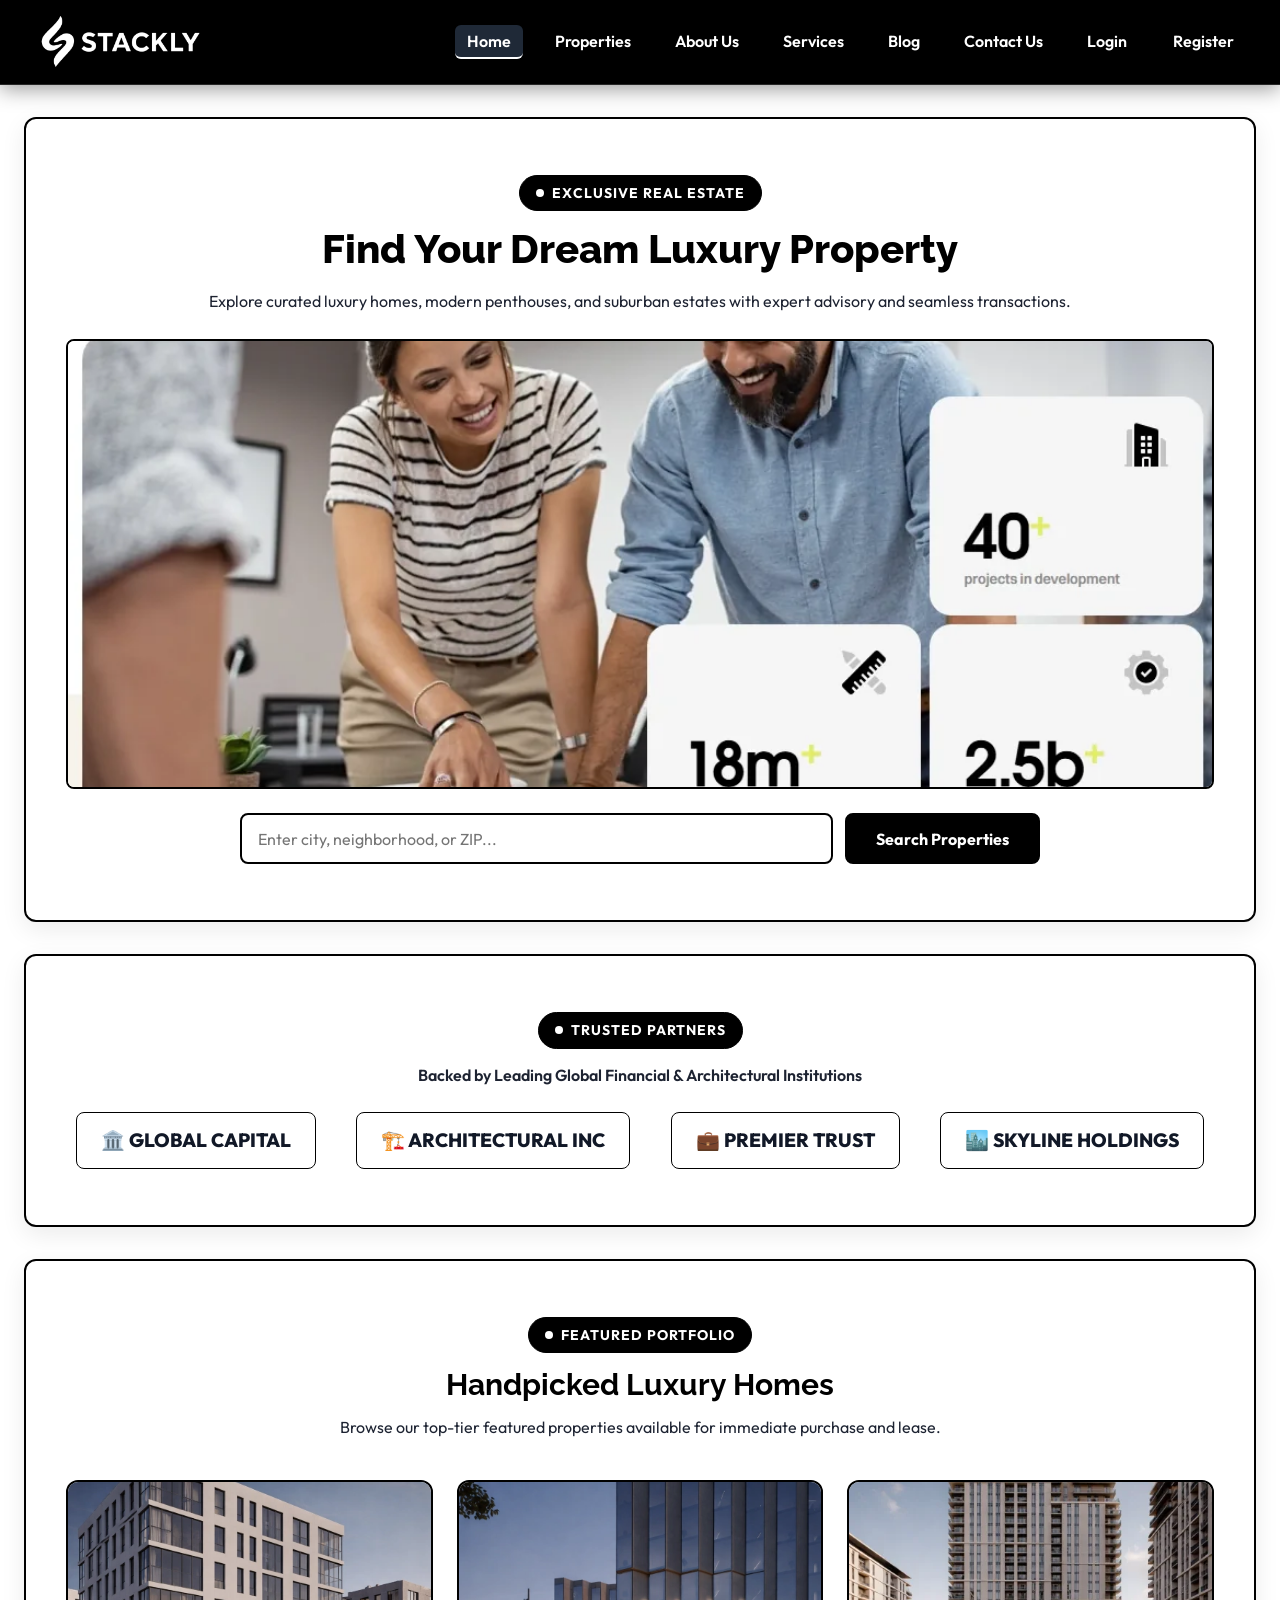
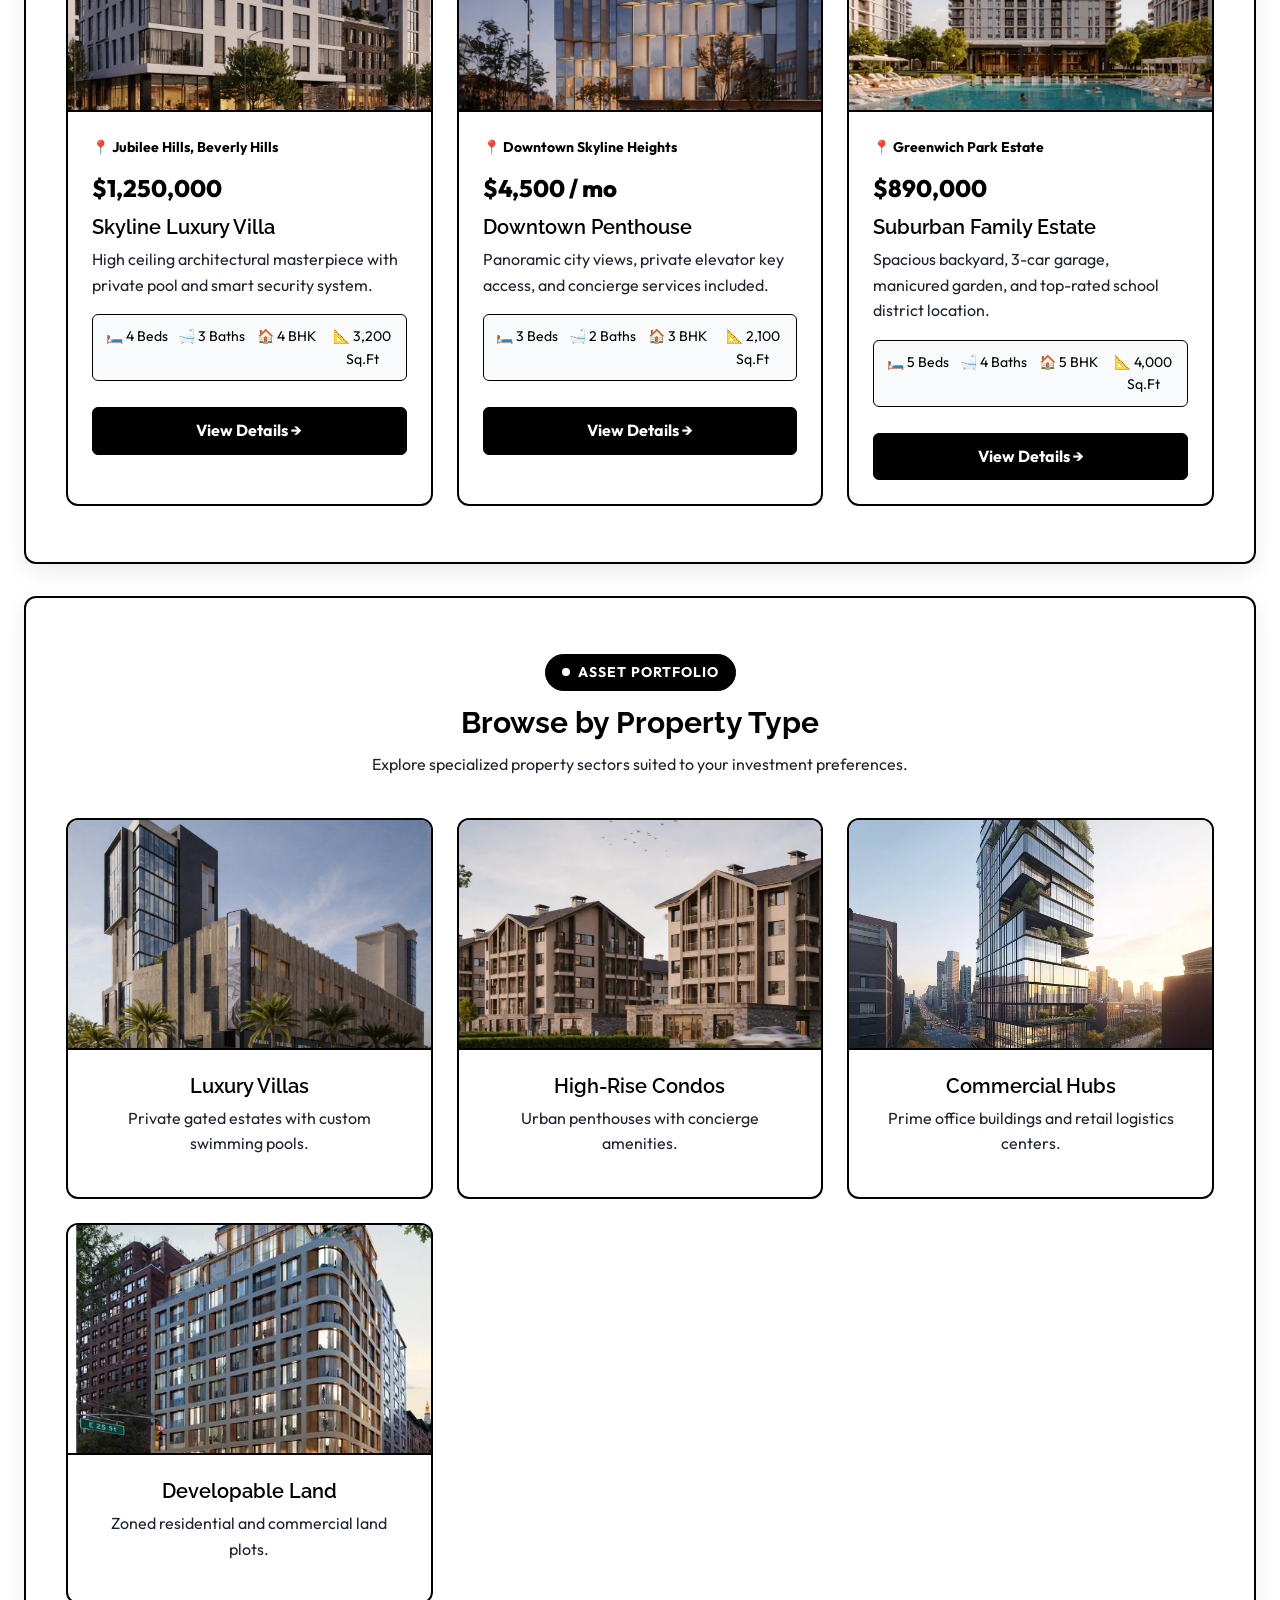
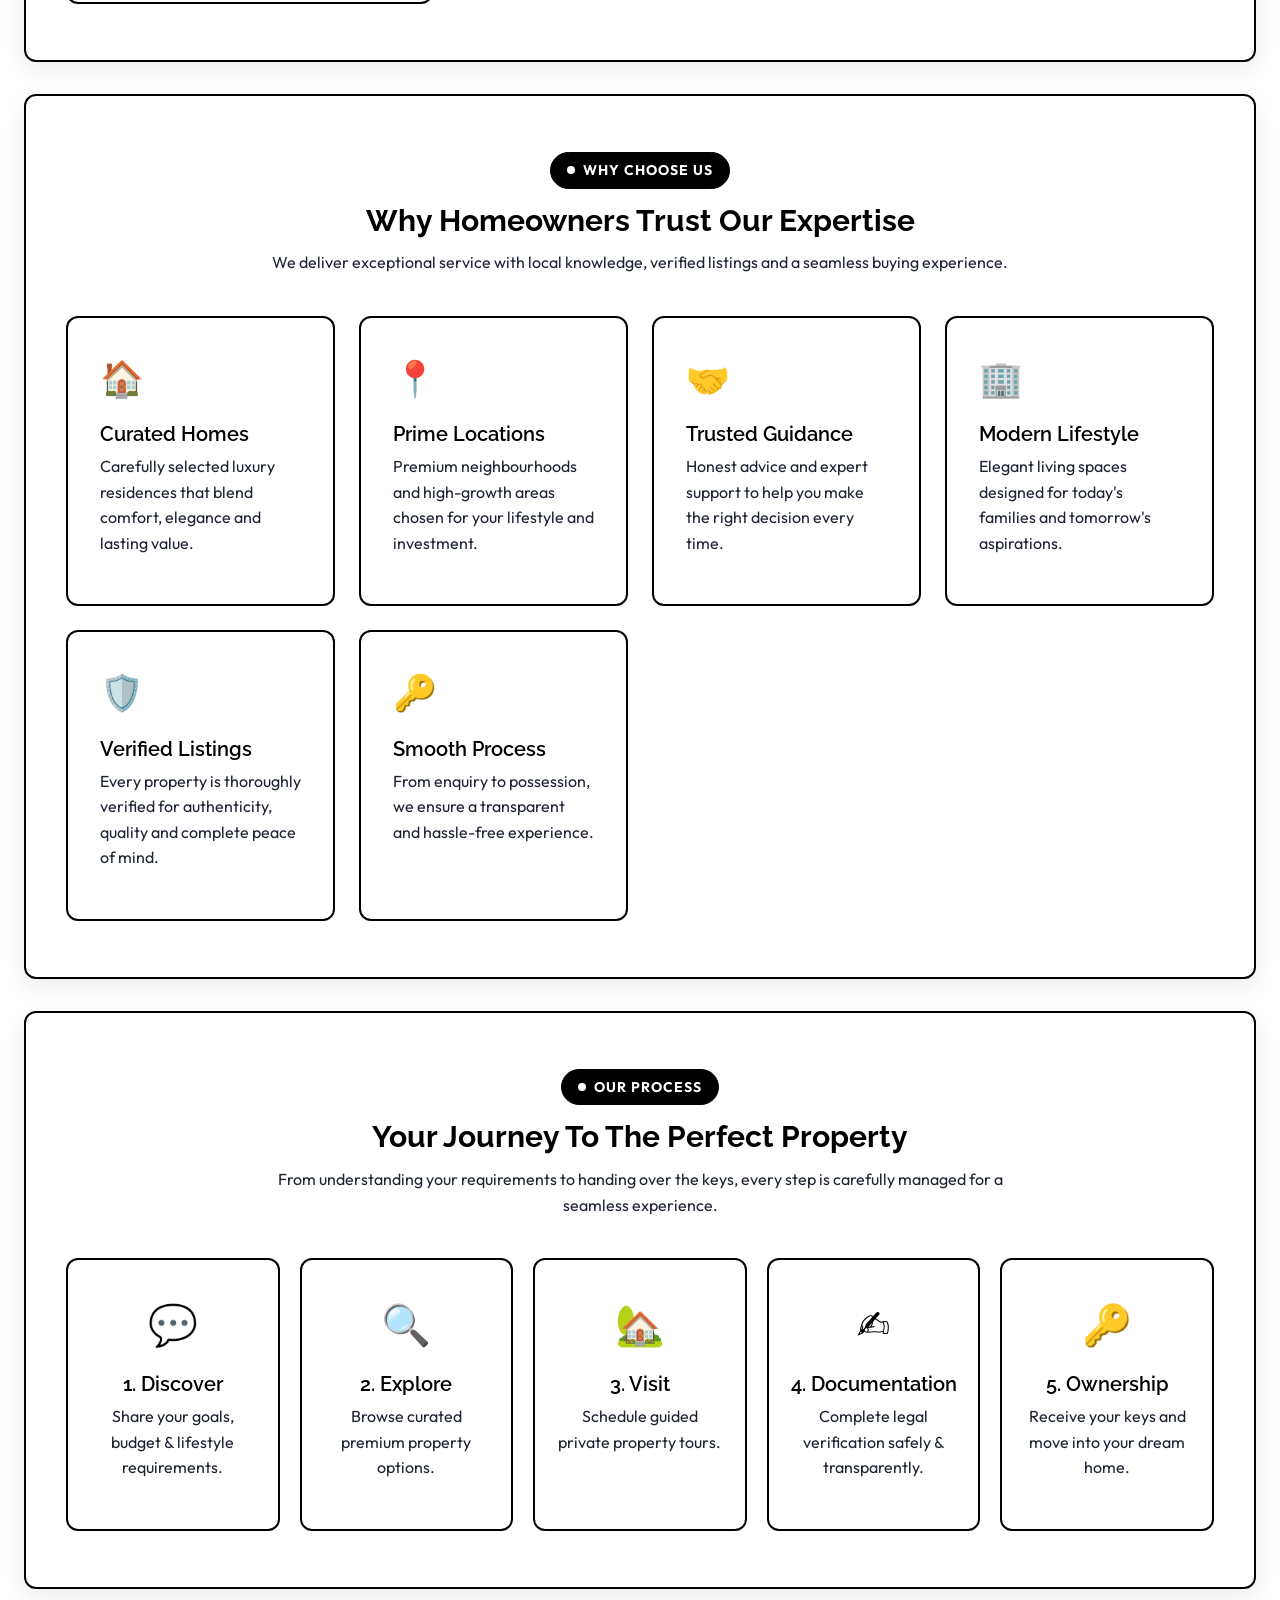
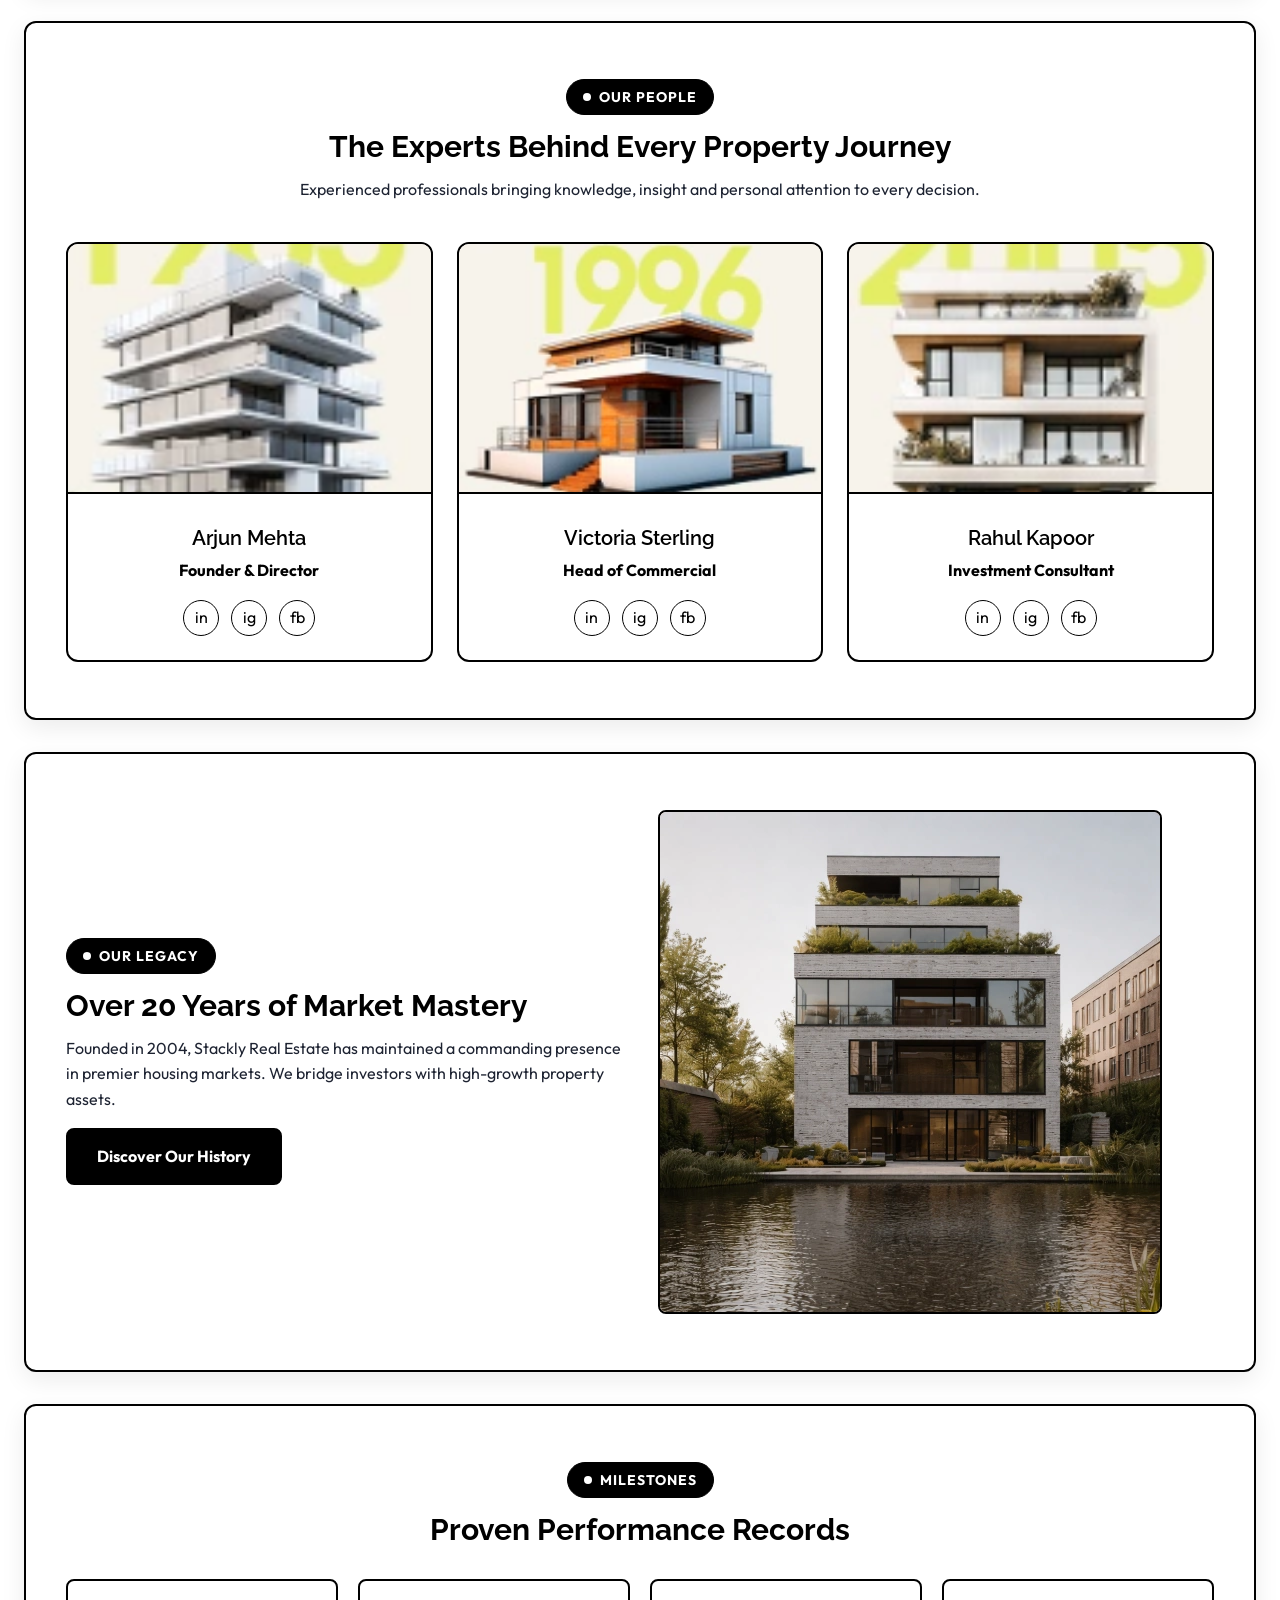
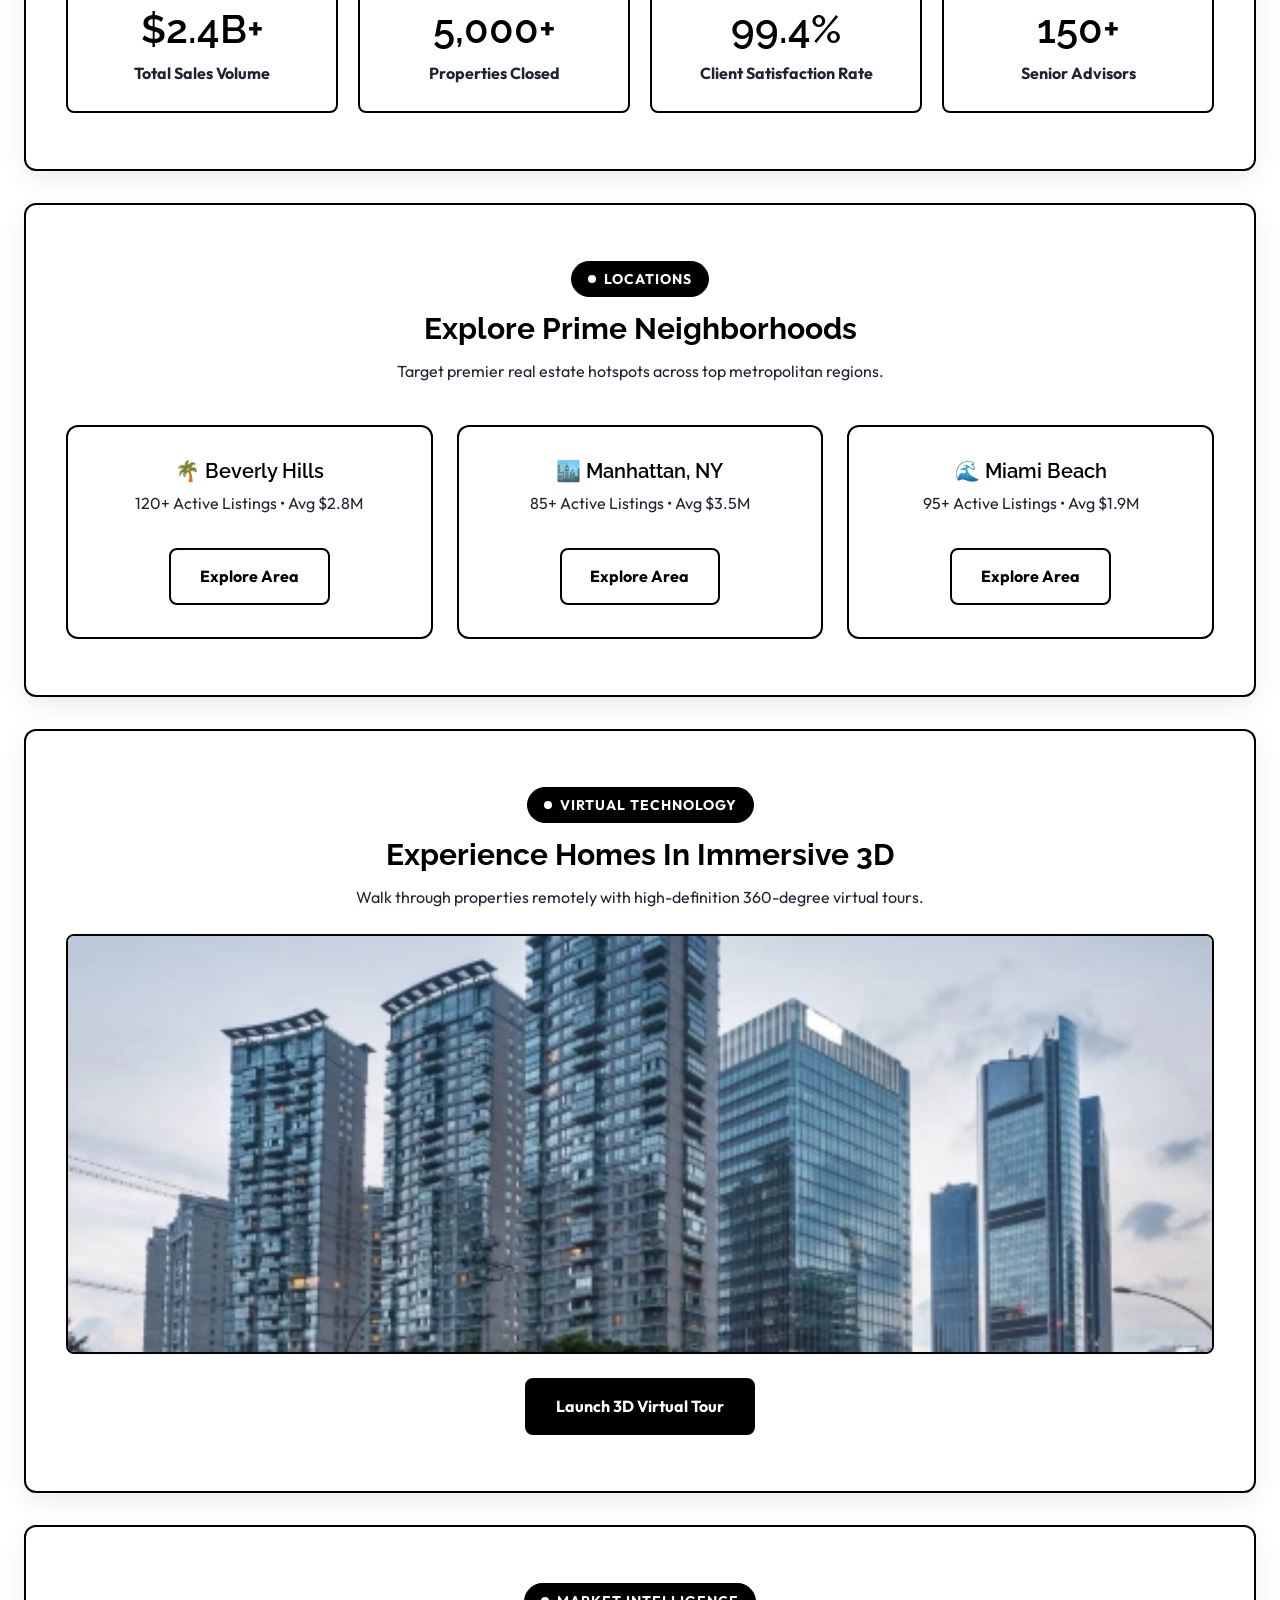
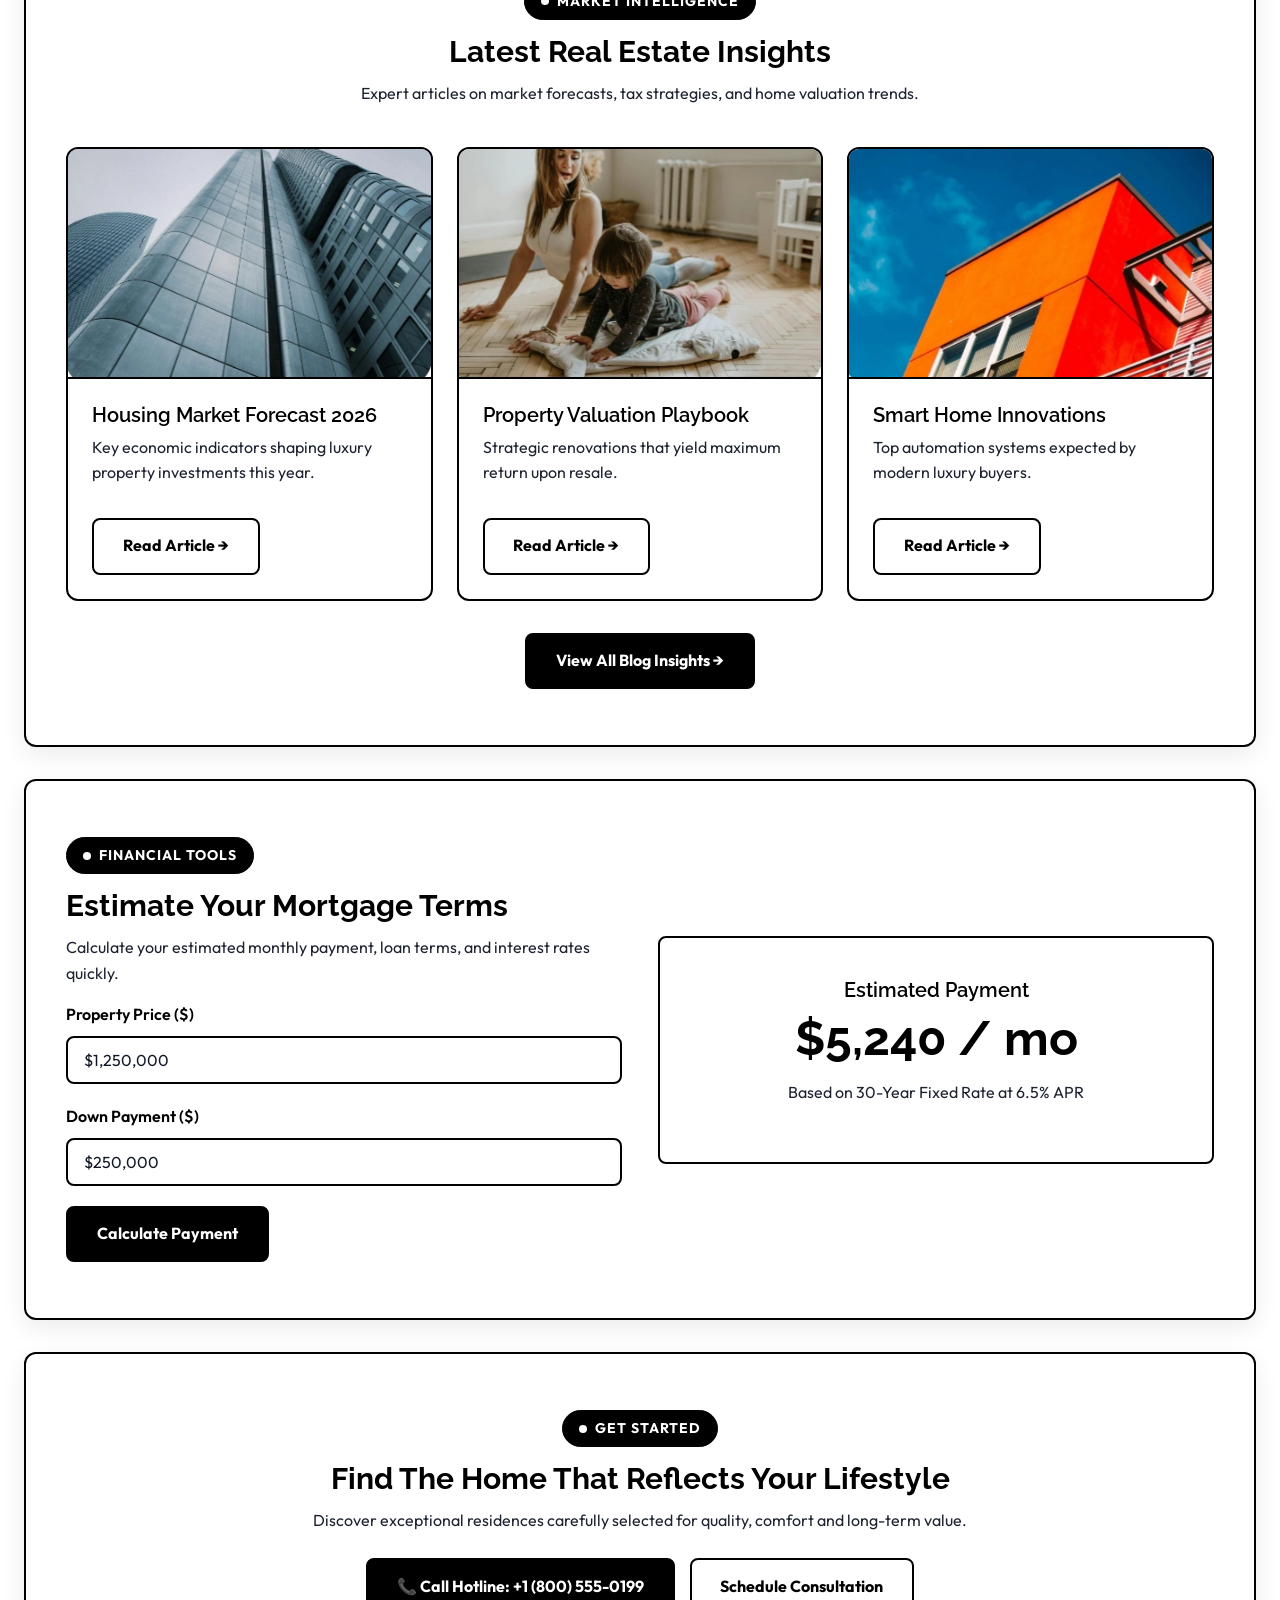
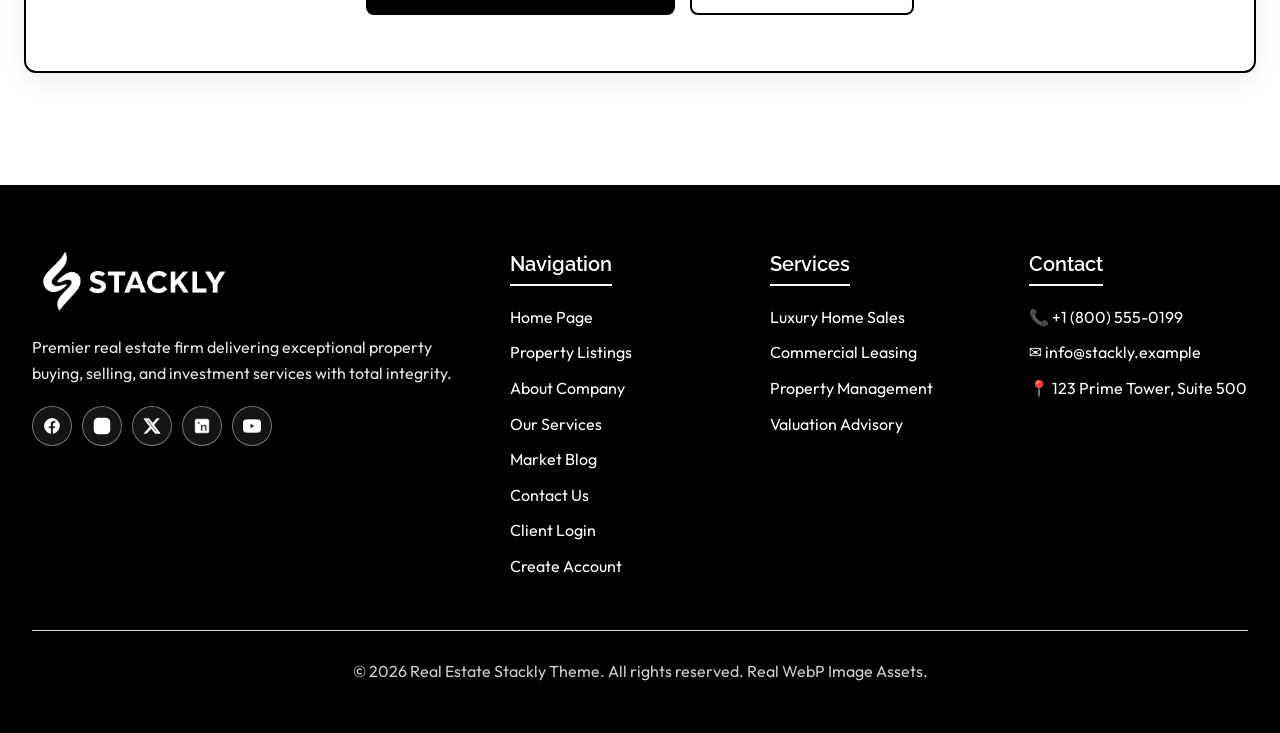
==== commit aa269ad0: "Add files via upload" ====
--- a/index.html
+++ b/index.html
@@ -515,7 +515,7 @@
 
     </main>
 
-    <!-- FOOTER WITH logo_0895.webp -->
+    <!-- FOOTER WITH logo_0895.webp & SOCIAL ICONS LINKED TO 404 -->
     <footer class="site-footer">
         <div class="footer-container">
             <div class="footer-col">
@@ -523,6 +523,35 @@
                     <img src="logo_0895.webp" alt="Stackly Real Estate Logo" class="footer-logo-img">
                 </a>
                 <p>Premier real estate firm delivering exceptional property buying, selling, and investment services with total integrity.</p>
+                <div class="footer-social-links" aria-label="Social Media Links">
+                    <a href="404.html" class="footer-social-icon" aria-label="Follow Stackly Real Estate on Facebook" title="Facebook">
+                        <svg width="18" height="18" viewBox="0 0 24 24" fill="currentColor">
+                            <path d="M22 12c0-5.52-4.48-10-10-10S2 6.48 2 12c0 4.84 3.44 8.87 8 9.8V15H7v-3h3V9.5C10 6.46 11.82 5 14.5 5c1.28 0 2.63.23 2.63.23v2.89h-1.48c-1.5 0-1.97.93-1.97 1.88V12h3.25l-.52 3h-2.73v6.8c4.56-.93 8-4.96 8-9.8z"/>
+                        </svg>
+                    </a>
+                    <a href="404.html" class="footer-social-icon" aria-label="Follow Stackly Real Estate on Instagram" title="Instagram">
+                        <svg width="18" height="18" viewBox="0 0 24 24" fill="none" stroke="currentColor" stroke-width="2" stroke-linecap="round" stroke-linejoin="round">
+                            <rect x="2" y="2" width="20" height="20" rx="5" ry="5"></rect>
+                            <path d="M16 11.37A4 4 0 1 1 12.63 8 4 4 0 0 1 16 11.37z"></path>
+                            <line x1="17.5" y1="6.5" x2="17.51" y2="6.5"></line>
+                        </svg>
+                    </a>
+                    <a href="404.html" class="footer-social-icon" aria-label="Follow Stackly Real Estate on X (Twitter)" title="X (Twitter)">
+                        <svg width="18" height="18" viewBox="0 0 24 24" fill="currentColor">
+                            <path d="M18.244 2.25h3.308l-7.227 8.26 8.502 11.24H16.17l-5.214-6.817L4.99 21.75H1.68l7.73-8.835L1.254 2.25H8.08l4.713 6.231zm-1.161 17.52h1.833L7.084 4.126H5.117z"/>
+                        </svg>
+                    </a>
+                    <a href="404.html" class="footer-social-icon" aria-label="Follow Stackly Real Estate on LinkedIn" title="LinkedIn">
+                        <svg width="18" height="18" viewBox="0 0 24 24" fill="currentColor">
+                            <path d="M19 3a2 2 0 0 1 2 2v14a2 2 0 0 1-2 2H5a2 2 0 0 1-2-2V5a2 2 0 0 1 2-2h14m-.5 15.5v-5.3a3.26 3.26 0 0 0-3.26-3.26c-.85 0-1.84.52-2.28 1.3v-1.11h-2.79v8.37h2.79v-4.93c0-.77.62-1.4 1.39-1.4a1.4 1.4 0 0 1 1.4 1.4v4.93h2.75M6.46 10.9h2.78v8.37H6.46v-8.37M7.85 6.46c-.92 0-1.67.75-1.67 1.67s.75 1.67 1.67 1.67 1.67-.75 1.67-1.67-.75-1.67-1.67-1.67z"/>
+                        </svg>
+                    </a>
+                    <a href="404.html" class="footer-social-icon" aria-label="Follow Stackly Real Estate on YouTube" title="YouTube">
+                        <svg width="18" height="18" viewBox="0 0 24 24" fill="currentColor">
+                            <path d="M23.498 6.186a3.016 3.016 0 0 0-2.122-2.136C19.505 3.545 12 3.545 12 3.545s-7.505 0-9.377.505A3.017 3.017 0 0 0 .502 6.186C0 8.07 0 12 0 12s0 3.93.502 5.814a3.016 3.016 0 0 0 2.122 2.136c1.871.505 9.376.505 9.376.505s7.505 0 9.377-.505a3.015 3.015 0 0 0 2.122-2.136C24 15.93 24 12 24 12s0-3.93-.502-5.814zM9.545 15.568V8.432L15.818 12l-6.273 3.568z"/>
+                        </svg>
+                    </a>
+                </div>
             </div>
 
             <div class="footer-col">
@@ -532,9 +561,10 @@
                     <li><a href="properties.html">Property Listings</a></li>
                     <li><a href="about.html">About Company</a></li>
                     <li><a href="services.html">Our Services</a></li>
+                    <li><a href="blog.html">Market Blog</a></li>
                     <li><a href="contact.html">Contact Us</a></li>
                     <li><a href="login.html">Client Login</a></li>
-                    <li><a href="signup.html">Create Account</a></li>
+                    <li><a href="register.html">Create Account</a></li>
                 </ul>
             </div>
 
--- a/style.css
+++ b/style.css
@@ -777,6 +777,47 @@
 .footer-col a:hover {
   color: var(--color-white);
   text-decoration: underline;
+}
+
+/* Footer Social Icons */
+.footer-social-links {
+  display: flex;
+  align-items: center;
+  gap: 10px;
+  margin-top: 1.25rem;
+  flex-wrap: wrap;
+}
+
+.footer-social-icon {
+  display: inline-flex;
+  align-items: center;
+  justify-content: center;
+  width: 40px;
+  height: 40px;
+  border-radius: 50%;
+  border: 1.5px solid rgba(255, 255, 255, 0.4);
+  background-color: rgba(255, 255, 255, 0.08);
+  color: #ffffff;
+  transition: all 0.25s ease;
+  text-decoration: none !important;
+}
+
+.footer-social-icon:hover,
+.footer-social-icon:focus {
+  background-color: #ffffff;
+  color: #000000;
+  border-color: #ffffff;
+  transform: translateY(-3px);
+  box-shadow: 0 6px 18px rgba(255, 255, 255, 0.35);
+  text-decoration: none !important;
+}
+
+.footer-social-icon svg {
+  width: 18px;
+  height: 18px;
+  fill: currentColor;
+  stroke: currentColor;
+  transition: all 0.25s ease;
 }
 
 .footer-bottom {
